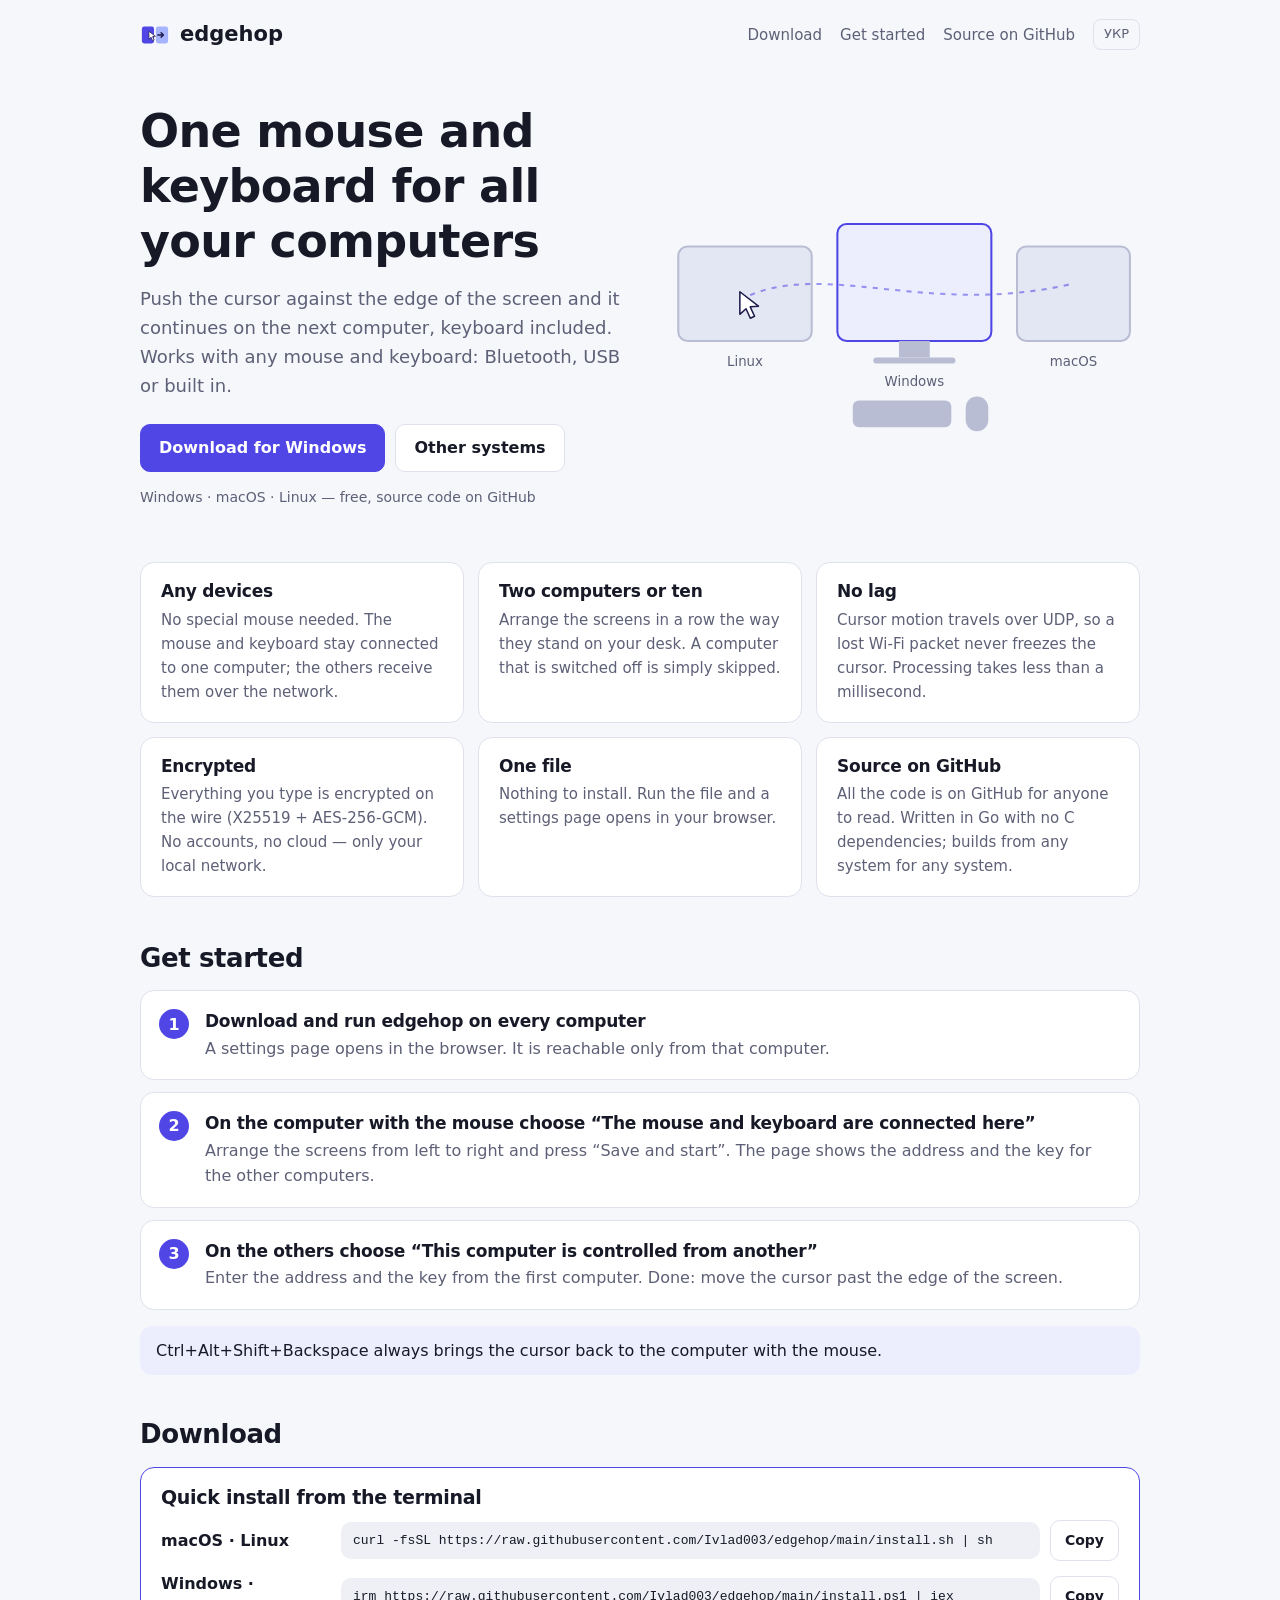
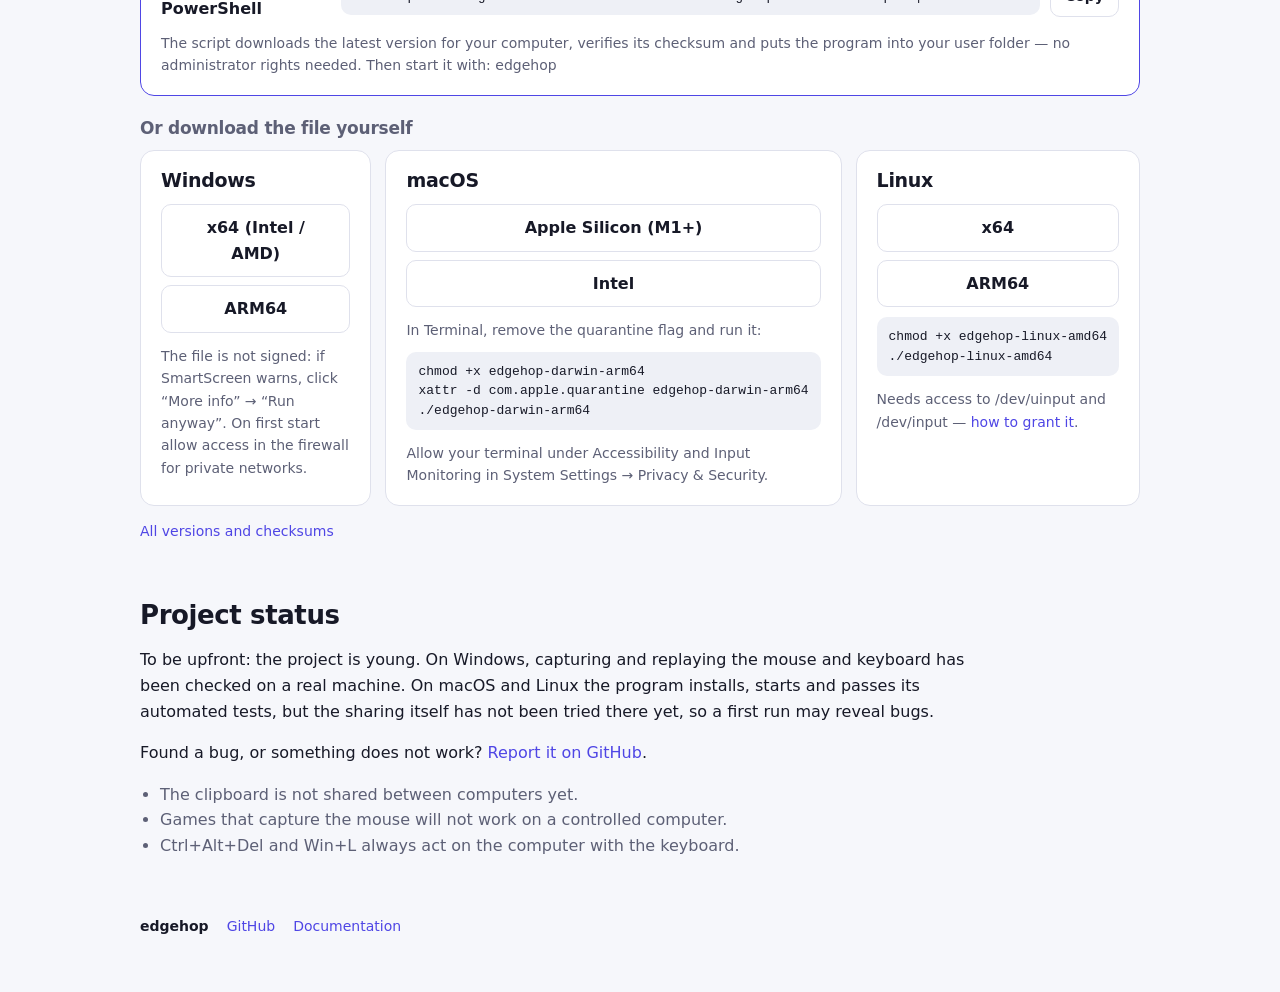
==== site/index.html @ 3e15917e "Describe what is verified on each system CI now installs the release and starts the program on real " ====
<!doctype html>
<html lang="en">
<head>
<meta charset="utf-8">
<meta name="viewport" content="width=device-width, initial-scale=1">
<title>edgehop — one mouse and keyboard for all your computers</title>
<meta name="description" content="Push the cursor against the edge of the screen and it continues on the next computer, keyboard included. Any mouse and keyboard. Windows, macOS, Linux. Free; the source code is on GitHub.">
<meta name="edgehop-repo" content="__REPO__">
<link rel="icon" href="favicon.svg" type="image/svg+xml">
<link rel="stylesheet" href="style.css">
</head>
<body>
<header class="top">
  <a class="brand" href="./">
    <img src="favicon.svg" alt="" width="30" height="30">
    <span>edgehop</span>
  </a>
  <nav>
    <a href="#download" data-uk="Завантажити">Download</a>
    <a href="#start" data-uk="Як почати">Get started</a>
    <a class="repo-link" href="#" data-uk="Код на GitHub">Source on GitHub</a>
    <button type="button" id="lang" aria-label="Language">УКР</button>
  </nav>
</header>

<main>
  <section class="hero">
    <div class="hero-text">
      <h1 data-uk="Одна миша й клавіатура на всі комп'ютери">One mouse and keyboard for all your computers</h1>
      <p class="lead" data-uk="Доведіть курсор до краю екрана — і він уже на сусідньому комп'ютері, разом із клавіатурою. Працює з будь-якою мишею та клавіатурою: Bluetooth, USB чи вбудованими.">Push the cursor against the edge of the screen and it continues on the next computer, keyboard included. Works with any mouse and keyboard: Bluetooth, USB or built in.</p>
      <div class="cta">
        <a class="button primary" id="main-download" href="#download">
          <span data-uk="Завантажити для">Download for</span> <span id="main-os">Windows</span>
        </a>
        <a class="button" href="#download" data-uk="Інші системи">Other systems</a>
      </div>
      <p class="small" id="release-line" data-uk="Windows · macOS · Linux — безкоштовно, код на GitHub">Windows · macOS · Linux — free, source code on GitHub</p>
    </div>
    <div class="hero-art" aria-hidden="true">
      <svg viewBox="0 0 460 250" role="img">
        <rect class="scr" x="10" y="60" width="130" height="92" rx="9"/>
        <rect class="scr self" x="165" y="38" width="150" height="114" rx="9"/>
        <rect class="scr" x="340" y="60" width="110" height="92" rx="9"/>
        <rect class="stand" x="225" y="152" width="30" height="16"/>
        <rect class="stand" x="200" y="168" width="80" height="6" rx="3"/>
        <text class="lbl" x="75" y="176" text-anchor="middle">Linux</text>
        <text class="lbl" x="240" y="196" text-anchor="middle">Windows</text>
        <text class="lbl" x="395" y="176" text-anchor="middle">macOS</text>
        <path class="trail" d="M70 112 C 150 70, 250 130, 395 96"/>
        <g class="cursor">
          <path d="M0 0v22l6-5.5 4.2 9.3 4.1-1.9-4.2-9.2 8-.6z"/>
        </g>
        <rect class="kbd" x="180" y="210" width="96" height="26" rx="6"/>
        <rect class="mouse" x="290" y="206" width="22" height="34" rx="11"/>
      </svg>
    </div>
  </section>

  <section class="features">
    <div class="feature">
      <h3 data-uk="Будь-які пристрої">Any devices</h3>
      <p data-uk="Не потрібна спеціальна миша. Миша й клавіатура підключаються до одного комп'ютера, решта отримують їх мережею.">No special mouse needed. The mouse and keyboard stay connected to one computer; the others receive them over the network.</p>
    </div>
    <div class="feature">
      <h3 data-uk="Два комп'ютери чи десять">Two computers or ten</h3>
      <p data-uk="Розставте екрани в ряд так, як вони стоять на столі. Вимкнений комп'ютер просто пропускається.">Arrange the screens in a row the way they stand on your desk. A computer that is switched off is simply skipped.</p>
    </div>
    <div class="feature">
      <h3 data-uk="Без затримок">No lag</h3>
      <p data-uk="Рух курсора йде по UDP, тож втрата пакета у Wi-Fi не «заморожує» курсор. Затримка обробки — менше мілісекунди.">Cursor motion travels over UDP, so a lost Wi-Fi packet never freezes the cursor. Processing takes less than a millisecond.</p>
    </div>
    <div class="feature">
      <h3 data-uk="Зашифровано">Encrypted</h3>
      <p data-uk="Усе, що ви друкуєте, передається зашифрованим (X25519 + AES-256-GCM). Жодних акаунтів і хмар — тільки ваша локальна мережа.">Everything you type is encrypted on the wire (X25519 + AES-256-GCM). No accounts, no cloud — only your local network.</p>
    </div>
    <div class="feature">
      <h3 data-uk="Один файл">One file</h3>
      <p data-uk="Нічого встановлювати. Запустіть файл — у браузері відкриється сторінка налаштувань.">Nothing to install. Run the file and a settings page opens in your browser.</p>
    </div>
    <div class="feature">
      <h3 data-uk="Код на GitHub">Source on GitHub</h3>
      <p data-uk="Увесь код відкрито лежить на GitHub. Написано на Go без залежностей на C, збирається з будь-якої системи під будь-яку.">All the code is on GitHub for anyone to read. Written in Go with no C dependencies; builds from any system for any system.</p>
    </div>
  </section>

  <section id="start" class="block">
    <h2 data-uk="Як почати">Get started</h2>
    <ol class="steps">
      <li>
        <h3 data-uk="Завантажте й запустіть edgehop на кожному комп'ютері">Download and run edgehop on every computer</h3>
        <p data-uk="У браузері відкриється сторінка налаштувань. Вона доступна лише з цього комп'ютера.">A settings page opens in the browser. It is reachable only from that computer.</p>
      </li>
      <li>
        <h3 data-uk="На комп'ютері з мишею оберіть «Миша й клавіатура підключені сюди»">On the computer with the mouse choose “The mouse and keyboard are connected here”</h3>
        <p data-uk="Розставте екрани зліва направо і натисніть «Зберегти і запустити». Сторінка покаже адресу та ключ для інших комп'ютерів.">Arrange the screens from left to right and press “Save and start”. The page shows the address and the key for the other computers.</p>
      </li>
      <li>
        <h3 data-uk="На інших оберіть «Цим комп'ютером керують з іншого»">On the others choose “This computer is controlled from another”</h3>
        <p data-uk="Введіть адресу й ключ із першого комп'ютера. Готово: ведіть курсор за край екрана.">Enter the address and the key from the first computer. Done: move the cursor past the edge of the screen.</p>
      </li>
    </ol>
    <p class="note" data-uk="Ctrl+Alt+Shift+Backspace будь-коли повертає курсор на комп'ютер з мишею.">Ctrl+Alt+Shift+Backspace always brings the cursor back to the computer with the mouse.</p>
  </section>

  <section id="download" class="block">
    <h2 data-uk="Завантажити">Download</h2>
    <p class="small" id="release-info"></p>

    <div class="quick">
      <h3 data-uk="Швидка інсталяція з термінала">Quick install from the terminal</h3>
      <div class="quick-row">
        <span class="quick-os">macOS · Linux</span>
        <code id="cmd-sh">curl -fsSL https://raw.githubusercontent.com/Ivlad003/edgehop/main/install.sh | sh</code>
        <button type="button" class="copy" data-copy="cmd-sh" data-uk="Копіювати">Copy</button>
      </div>
      <div class="quick-row">
        <span class="quick-os">Windows · PowerShell</span>
        <code id="cmd-ps">irm https://raw.githubusercontent.com/Ivlad003/edgehop/main/install.ps1 | iex</code>
        <button type="button" class="copy" data-copy="cmd-ps" data-uk="Копіювати">Copy</button>
      </div>
      <p class="small" data-uk="Скрипт завантажує останню версію саме для вашого комп'ютера, перевіряє контрольну суму й кладе програму у вашу теку користувача — права адміністратора не потрібні. Після цього запустіть: edgehop">The script downloads the latest version for your computer, verifies its checksum and puts the program into your user folder — no administrator rights needed. Then start it with: edgehop</p>
    </div>

    <h3 class="sub" data-uk="Або завантажте файл вручну">Or download the file yourself</h3>
    <div class="downloads">
      <div class="dl">
        <h3>Windows</h3>
        <a class="button" data-file="edgehop-windows-amd64.exe" href="#">x64 (Intel / AMD)</a>
        <a class="button" data-file="edgehop-windows-arm64.exe" href="#">ARM64</a>
        <p class="small" data-uk="Файл не підписаний: якщо SmartScreen попереджає, натисніть «Докладніше» → «Виконати в будь-якому разі». Під час першого запуску дозвольте доступ у брандмауері для приватних мереж.">The file is not signed: if SmartScreen warns, click “More info” → “Run anyway”. On first start allow access in the firewall for private networks.</p>
      </div>
      <div class="dl">
        <h3>macOS</h3>
        <a class="button" data-file="edgehop-darwin-arm64" href="#">Apple Silicon (M1+)</a>
        <a class="button" data-file="edgehop-darwin-amd64" href="#">Intel</a>
        <p class="small" data-uk="У терміналі зніміть карантин і запустіть:">In Terminal, remove the quarantine flag and run it:</p>
        <pre>chmod +x edgehop-darwin-arm64
xattr -d com.apple.quarantine edgehop-darwin-arm64
./edgehop-darwin-arm64</pre>
        <p class="small" data-uk="Дозвольте терміналу Accessibility та Input Monitoring у System Settings → Privacy &amp; Security.">Allow your terminal under Accessibility and Input Monitoring in System Settings → Privacy &amp; Security.</p>
      </div>
      <div class="dl">
        <h3>Linux</h3>
        <a class="button" data-file="edgehop-linux-amd64" href="#">x64</a>
        <a class="button" data-file="edgehop-linux-arm64" href="#">ARM64</a>
        <pre>chmod +x edgehop-linux-amd64
./edgehop-linux-amd64</pre>
        <p class="small"><span data-uk="Потрібен доступ до /dev/uinput та /dev/input —">Needs access to /dev/uinput and /dev/input —</span> <a class="readme-link" href="#" data-uk="як його дати">how to grant it</a>.</p>
      </div>
    </div>
    <p class="small"><a class="releases-link" href="#" data-uk="Усі версії та контрольні суми">All versions and checksums</a></p>
  </section>

  <section class="block status">
    <h2 data-uk="Стан проєкту">Project status</h2>
    <p data-uk="Чесно: проєкт молодий. На Windows перехоплення й відтворення миші та клавіатури перевірено на реальній машині. На macOS і Linux програма встановлюється, запускається і проходить автоматичні тести, але саме спільне керування там ще не перевірялось, тож перший запуск може виявити помилки.">To be upfront: the project is young. On Windows, capturing and replaying the mouse and keyboard has been checked on a real machine. On macOS and Linux the program installs, starts and passes its automated tests, but the sharing itself has not been tried there yet, so a first run may reveal bugs.</p>
    <p><span data-uk="Знайшли помилку або щось не працює?">Found a bug, or something does not work?</span> <a class="issues-link" href="#" data-uk="Напишіть про це на GitHub">Report it on GitHub</a>.</p>
    <ul class="limits">
      <li data-uk="Буфер обміну між комп'ютерами поки не синхронізується.">The clipboard is not shared between computers yet.</li>
      <li data-uk="Ігри, що захоплюють мишу, на керованому комп'ютері не працюватимуть.">Games that capture the mouse will not work on a controlled computer.</li>
      <li data-uk="Ctrl+Alt+Del та Win+L завжди спрацьовують на комп'ютері з клавіатурою.">Ctrl+Alt+Del and Win+L always act on the computer with the keyboard.</li>
    </ul>
  </section>
</main>

<footer>
  <span>edgehop</span>
  <a class="repo-link" href="#">GitHub</a>
  <a class="readme-link" href="#" data-uk="Документація">Documentation</a>
</footer>
<script src="site.js"></script>
</body>
</html>
---- site/style.css ----
:root {
  --bg: #f6f7fb;
  --card: #ffffff;
  --text: #171927;
  --muted: #5d6076;
  --line: #dfe1ec;
  --accent: #4f46e5;
  --accent-text: #ffffff;
  --accent-soft: #eceefe;
  --code: #eef0f6;
  --art-screen: #e3e6f3;
  --art-line: #b9bdd3;
}

@media (prefers-color-scheme: dark) {
  :root {
    --bg: #10111a;
    --card: #1a1c29;
    --text: #ecedf5;
    --muted: #a2a6bc;
    --line: #2d3043;
    --accent: #818cf8;
    --accent-text: #11122a;
    --accent-soft: #24284a;
    --code: #232637;
    --art-screen: #23263a;
    --art-line: #474b66;
  }
}

* { box-sizing: border-box; }
html { color-scheme: light dark; scroll-behavior: smooth; }

body {
  margin: 0;
  background: var(--bg);
  color: var(--text);
  font: 16px/1.6 system-ui, -apple-system, "Segoe UI", Roboto, "Helvetica Neue", Arial, sans-serif;
}

a { color: var(--accent); }
h1, h2, h3 { line-height: 1.2; letter-spacing: -0.015em; }

.top, main, footer { max-width: 1040px; margin: 0 auto; padding-left: 20px; padding-right: 20px; }

.top { display: flex; align-items: center; justify-content: space-between; gap: 16px; padding-top: 18px; padding-bottom: 8px; flex-wrap: wrap; }
.brand { display: flex; align-items: center; gap: 10px; font-size: 21px; font-weight: 750; color: var(--text); text-decoration: none; }
nav { display: flex; align-items: center; gap: 18px; flex-wrap: wrap; }
nav a { color: var(--muted); text-decoration: none; font-size: 15px; }
nav a:hover { color: var(--text); }
#lang {
  font: inherit; font-size: 13px; color: var(--muted);
  background: transparent; border: 1px solid var(--line); border-radius: 8px; padding: 4px 10px; cursor: pointer;
}

.hero { display: grid; grid-template-columns: 1.05fr 1fr; gap: 32px; align-items: center; padding: 44px 0 30px; }
.hero h1 { font-size: clamp(30px, 4.6vw, 46px); margin: 0 0 16px; }
.lead { font-size: 18px; color: var(--muted); margin: 0 0 24px; max-width: 34em; }
.cta { display: flex; gap: 10px; flex-wrap: wrap; }
.small { font-size: 14px; color: var(--muted); }

.button {
  display: inline-block;
  padding: 10px 18px;
  border-radius: 10px;
  border: 1px solid var(--line);
  background: var(--card);
  color: var(--text);
  text-decoration: none;
  font-weight: 600;
}
.button:hover { border-color: var(--accent); }
.button.primary { background: var(--accent); border-color: var(--accent); color: var(--accent-text); }
.button.primary:hover { filter: brightness(1.08); }
a:focus-visible, button:focus-visible { outline: 2px solid var(--accent); outline-offset: 2px; }

.hero-art svg { width: 100%; height: auto; display: block; }
.scr { fill: var(--art-screen); stroke: var(--art-line); stroke-width: 2; }
.scr.self { fill: var(--accent-soft); stroke: var(--accent); }
.stand, .kbd, .mouse { fill: var(--art-line); }
.lbl { fill: var(--muted); font-size: 13px; font-family: inherit; }
.trail { fill: none; stroke: var(--accent); stroke-width: 2; stroke-dasharray: 5 6; opacity: 0.55; }
.cursor path { fill: #ffffff; stroke: #1e1b4b; stroke-width: 1.5; stroke-linejoin: round; }
.cursor { transform: translate(70px, 104px); animation: hop 7s ease-in-out infinite; }

@keyframes hop {
  0%, 8% { transform: translate(60px, 104px); }
  42%, 58% { transform: translate(235px, 92px); }
  92%, 100% { transform: translate(390px, 90px); }
}
@media (prefers-reduced-motion: reduce) {
  .cursor { animation: none; transform: translate(235px, 92px); }
  html { scroll-behavior: auto; }
}

.features { display: grid; grid-template-columns: repeat(3, 1fr); gap: 14px; padding: 10px 0 8px; }
.feature, .dl, .steps li {
  background: var(--card);
  border: 1px solid var(--line);
  border-radius: 14px;
  padding: 18px 20px;
}
.feature h3 { margin: 0 0 6px; font-size: 17px; }
.feature p { margin: 0; color: var(--muted); font-size: 15px; }

.block { padding: 38px 0 6px; }
.block h2 { font-size: 26px; margin: 0 0 16px; }

.steps { list-style: none; counter-reset: step; margin: 0; padding: 0; display: grid; gap: 12px; }
.steps li { counter-increment: step; position: relative; padding-left: 64px; }
.steps li::before {
  content: counter(step);
  position: absolute; left: 18px; top: 18px;
  width: 30px; height: 30px; border-radius: 50%;
  background: var(--accent); color: var(--accent-text);
  display: grid; place-items: center; font-weight: 700;
}
.steps h3 { margin: 2px 0 4px; font-size: 17px; }
.steps p { margin: 0; color: var(--muted); }
.note { margin: 16px 0 0; padding: 12px 16px; border-radius: 12px; background: var(--accent-soft); }

.downloads { display: grid; grid-template-columns: repeat(3, 1fr); gap: 14px; }
.dl h3 { margin: 0 0 12px; font-size: 19px; }
.dl .button { display: block; text-align: center; margin-bottom: 8px; }
.dl p { margin: 12px 0 0; }
pre {
  margin: 10px 0 0;
  background: var(--code);
  border-radius: 10px;
  padding: 10px 12px;
  font: 13px/1.5 ui-monospace, SFMono-Regular, "Cascadia Mono", Consolas, Menlo, monospace;
  overflow-x: auto;
}

.status p { max-width: 52em; }
.limits { color: var(--muted); padding-left: 20px; }

footer { display: flex; gap: 18px; align-items: center; padding-top: 34px; padding-bottom: 40px; color: var(--muted); font-size: 14px; }
footer span { font-weight: 700; color: var(--text); }

@media (max-width: 860px) {
  .hero { grid-template-columns: 1fr; padding-top: 24px; }
  .features, .downloads { grid-template-columns: 1fr; }
}

.quick {
  background: var(--card);
  border: 1px solid var(--accent);
  border-radius: 14px;
  padding: 18px 20px;
  margin-bottom: 22px;
}
.quick h3 { margin: 0 0 12px; font-size: 19px; }
.quick-row { display: flex; align-items: center; gap: 10px; flex-wrap: wrap; margin-bottom: 10px; }
.quick-os { flex: 0 0 170px; font-weight: 600; }
.quick-row code {
  flex: 1 1 320px;
  background: var(--code);
  border-radius: 10px;
  padding: 9px 12px;
  font: 13px/1.5 ui-monospace, SFMono-Regular, "Cascadia Mono", Consolas, Menlo, monospace;
  overflow-wrap: anywhere;
}
.copy {
  font: inherit; font-size: 14px; font-weight: 600; color: var(--text);
  background: var(--card); border: 1px solid var(--line); border-radius: 10px; padding: 8px 14px; cursor: pointer;
}
.copy:hover { border-color: var(--accent); }
.quick p { margin: 4px 0 0; }
h3.sub { font-size: 17px; margin: 0 0 12px; color: var(--muted); font-weight: 600; }

@media (max-width: 860px) {
  .quick-os { flex-basis: 100%; }
}
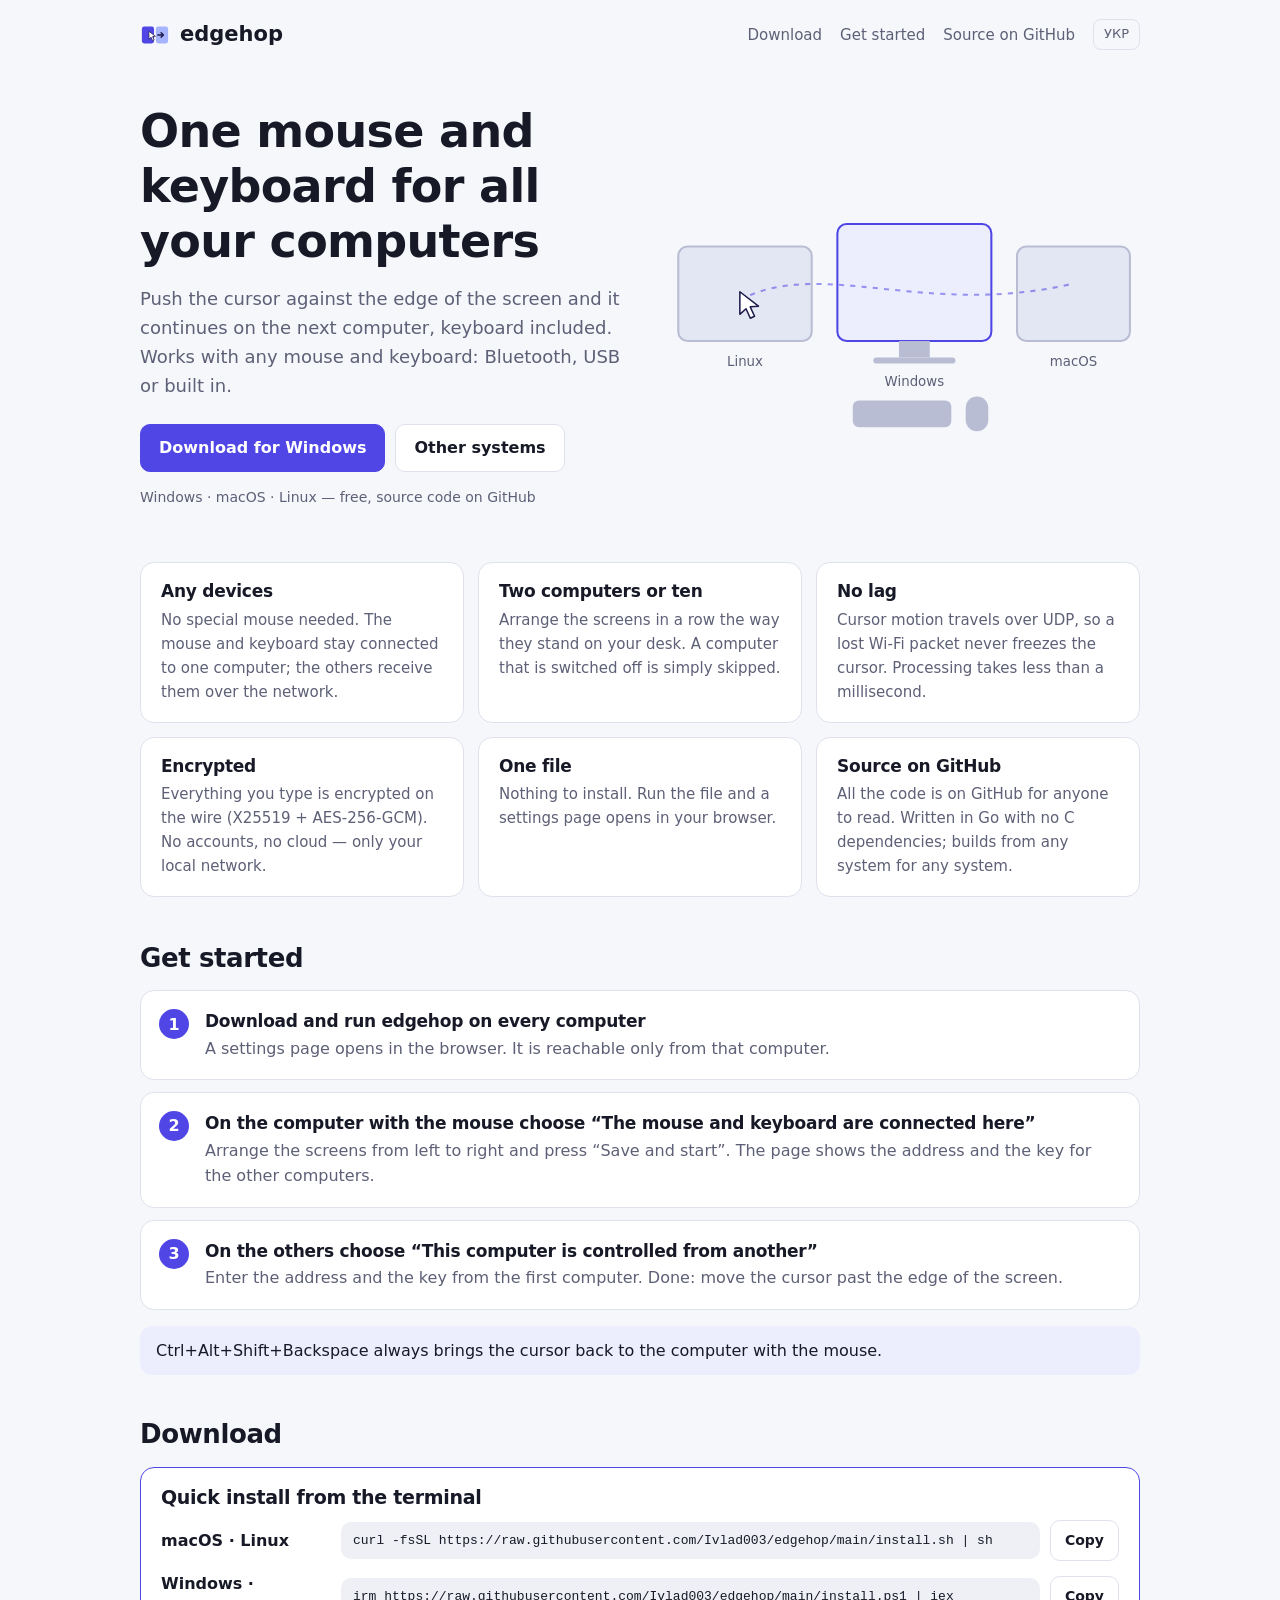
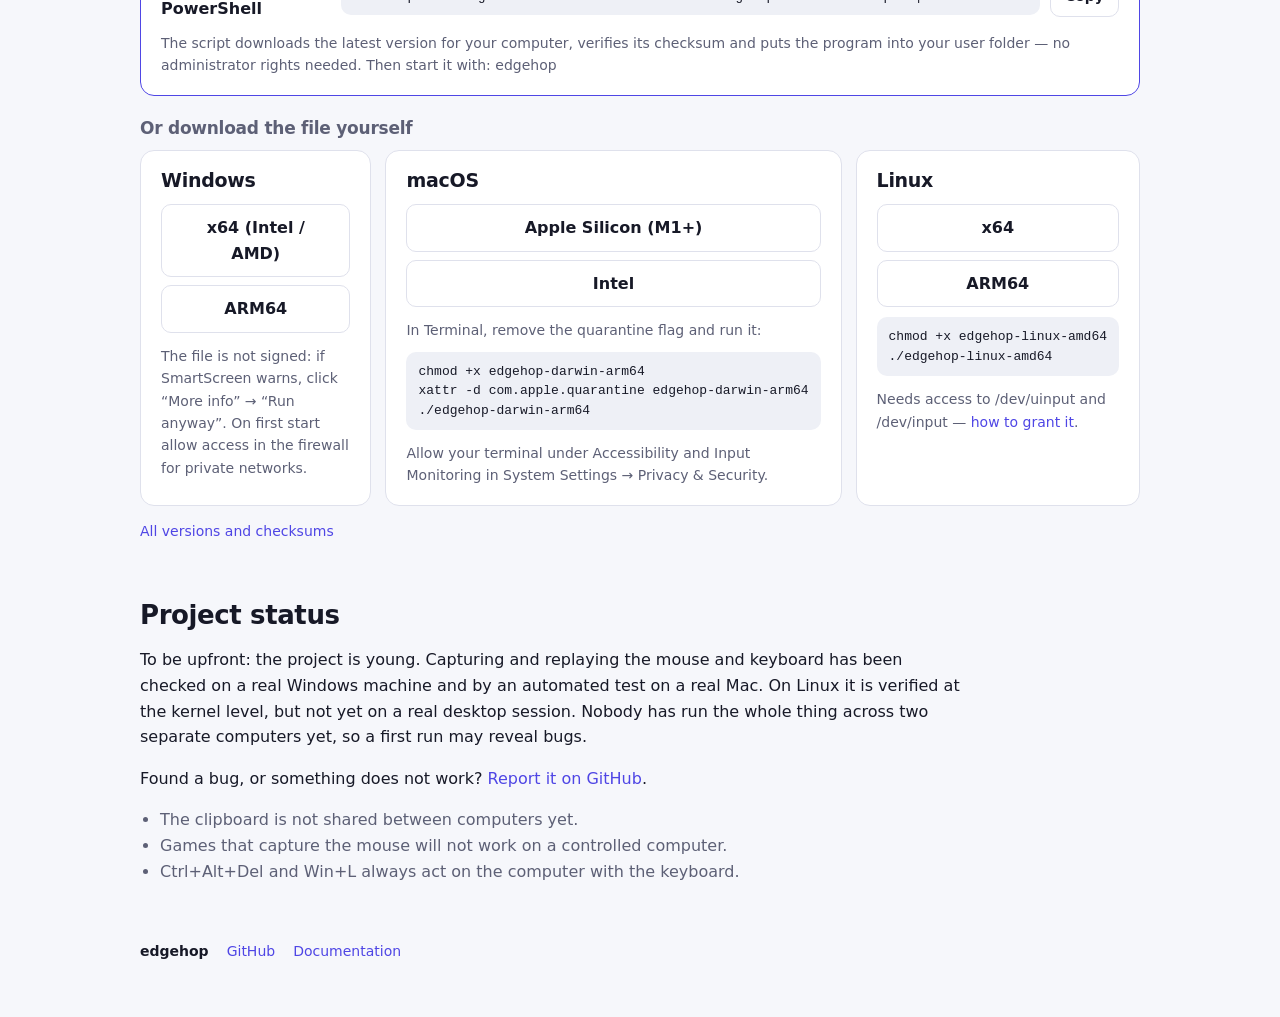
==== commit f2ae9f44: "Update the status: input sharing is now tested on macOS and Linux Say what the live tests cover on e" ====
--- a/site/index.html
+++ b/site/index.html
@@ -153,7 +153,7 @@
 
   <section class="block status">
     <h2 data-uk="Стан проєкту">Project status</h2>
-    <p data-uk="Чесно: проєкт молодий. На Windows перехоплення й відтворення миші та клавіатури перевірено на реальній машині. На macOS і Linux програма встановлюється, запускається і проходить автоматичні тести, але саме спільне керування там ще не перевірялось, тож перший запуск може виявити помилки.">To be upfront: the project is young. On Windows, capturing and replaying the mouse and keyboard has been checked on a real machine. On macOS and Linux the program installs, starts and passes its automated tests, but the sharing itself has not been tried there yet, so a first run may reveal bugs.</p>
+    <p data-uk="Чесно: проєкт молодий. Перехоплення й відтворення миші та клавіатури перевірено на реальній машині з Windows і автоматичним тестом на справжньому Mac. На Linux це перевірено на рівні ядра, але ще не на справжньому робочому столі. Повний сценарій на двох окремих комп'ютерах поки ніхто не проходив, тож перший запуск може виявити помилки.">To be upfront: the project is young. Capturing and replaying the mouse and keyboard has been checked on a real Windows machine and by an automated test on a real Mac. On Linux it is verified at the kernel level, but not yet on a real desktop session. Nobody has run the whole thing across two separate computers yet, so a first run may reveal bugs.</p>
     <p><span data-uk="Знайшли помилку або щось не працює?">Found a bug, or something does not work?</span> <a class="issues-link" href="#" data-uk="Напишіть про це на GitHub">Report it on GitHub</a>.</p>
     <ul class="limits">
       <li data-uk="Буфер обміну між комп'ютерами поки не синхронізується.">The clipboard is not shared between computers yet.</li>
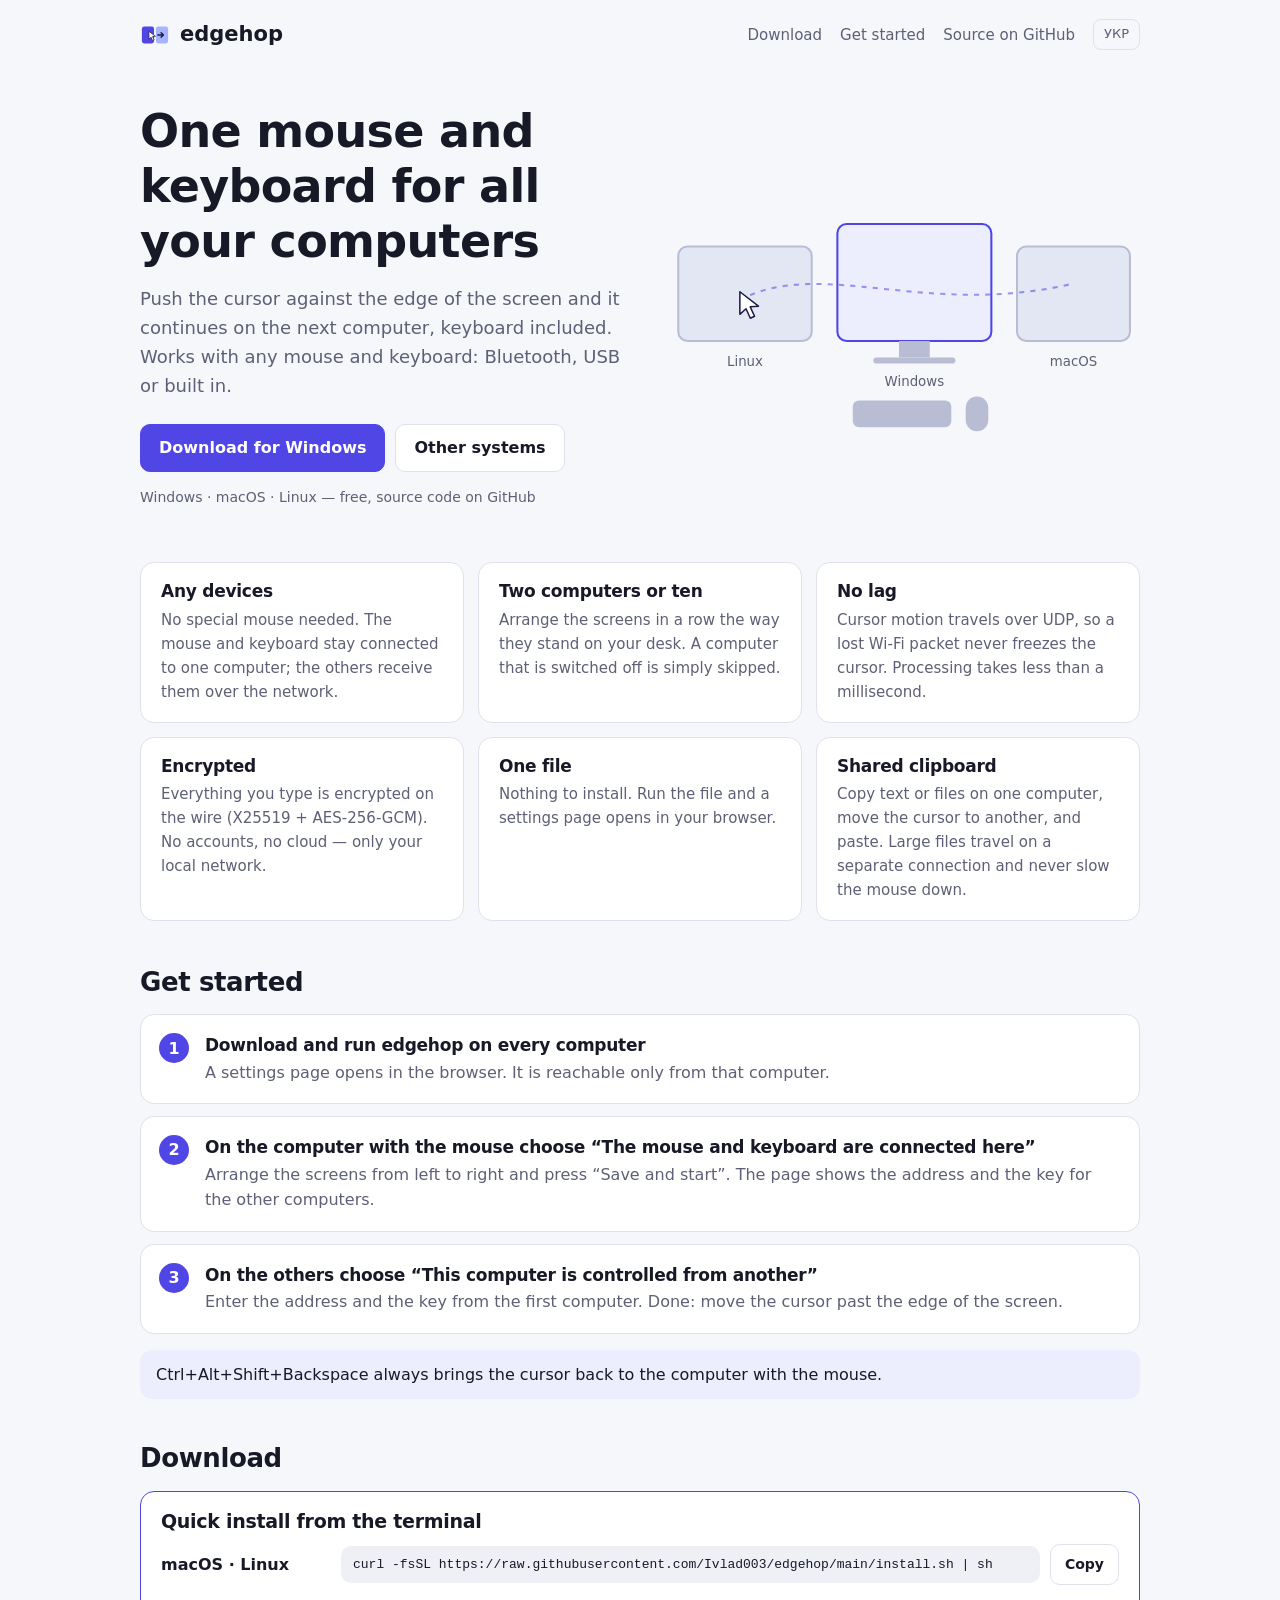
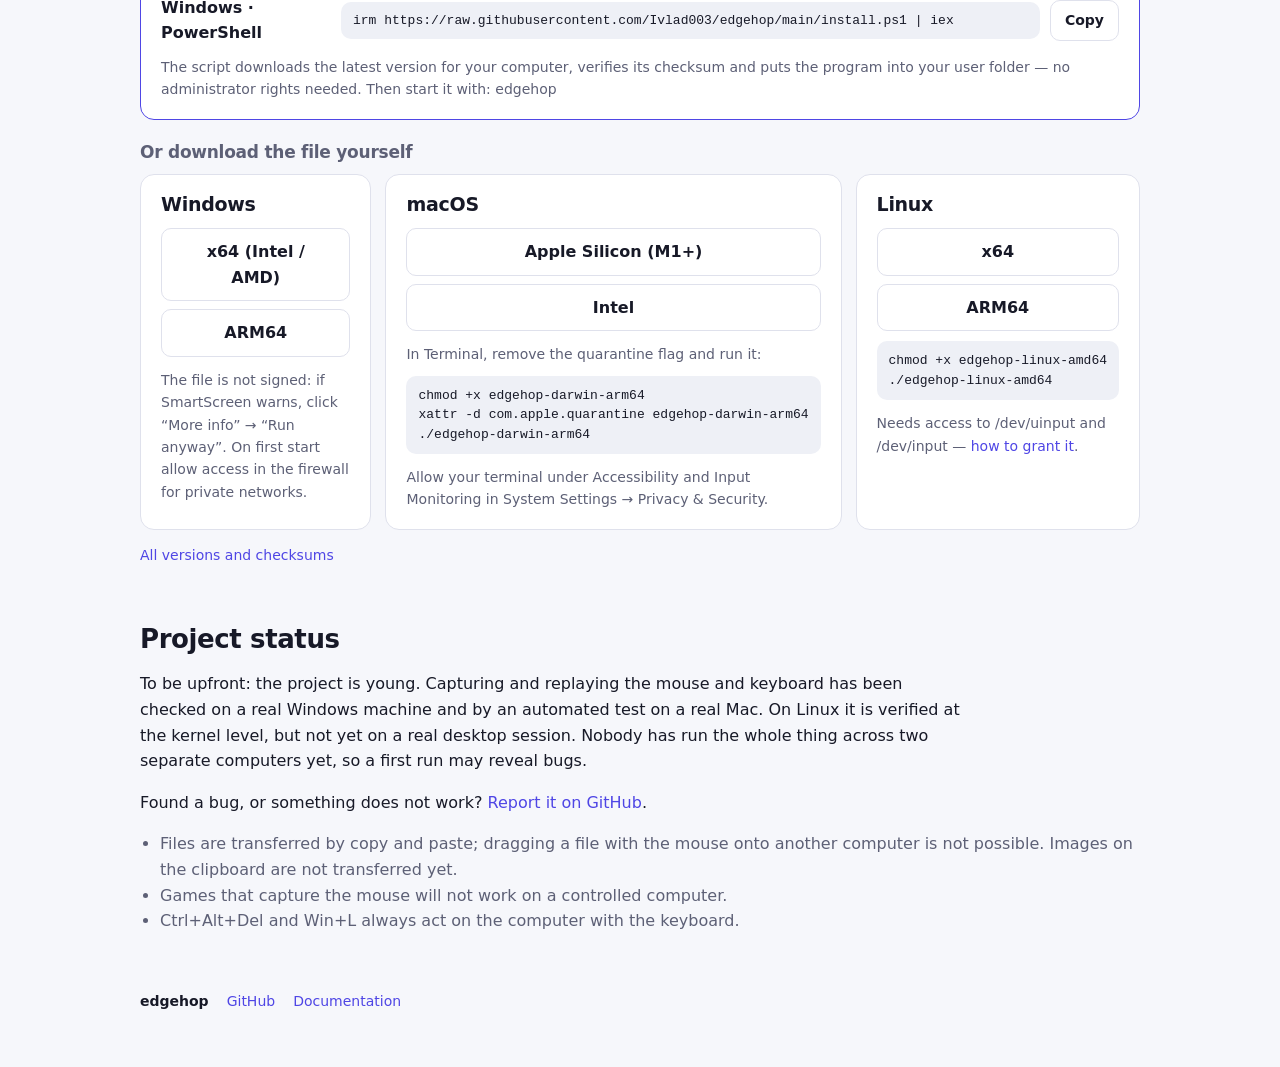
==== commit 49a25910: "Document the shared clipboard Co-Authored-By: Claude Fable 5.2 <noreply@anthropic.com>" ====
--- a/site/index.html
+++ b/site/index.html
@@ -78,8 +78,8 @@
       <p data-uk="Нічого встановлювати. Запустіть файл — у браузері відкриється сторінка налаштувань.">Nothing to install. Run the file and a settings page opens in your browser.</p>
     </div>
     <div class="feature">
-      <h3 data-uk="Код на GitHub">Source on GitHub</h3>
-      <p data-uk="Увесь код відкрито лежить на GitHub. Написано на Go без залежностей на C, збирається з будь-якої системи під будь-яку.">All the code is on GitHub for anyone to read. Written in Go with no C dependencies; builds from any system for any system.</p>
+      <h3 data-uk="Спільний буфер обміну">Shared clipboard</h3>
+      <p data-uk="Скопіюйте текст або файли на одному комп'ютері, переведіть курсор на інший і вставте. Великі файли йдуть окремим з'єднанням і не гальмують мишу.">Copy text or files on one computer, move the cursor to another, and paste. Large files travel on a separate connection and never slow the mouse down.</p>
     </div>
   </section>
 
@@ -156,7 +156,7 @@
     <p data-uk="Чесно: проєкт молодий. Перехоплення й відтворення миші та клавіатури перевірено на реальній машині з Windows і автоматичним тестом на справжньому Mac. На Linux це перевірено на рівні ядра, але ще не на справжньому робочому столі. Повний сценарій на двох окремих комп'ютерах поки ніхто не проходив, тож перший запуск може виявити помилки.">To be upfront: the project is young. Capturing and replaying the mouse and keyboard has been checked on a real Windows machine and by an automated test on a real Mac. On Linux it is verified at the kernel level, but not yet on a real desktop session. Nobody has run the whole thing across two separate computers yet, so a first run may reveal bugs.</p>
     <p><span data-uk="Знайшли помилку або щось не працює?">Found a bug, or something does not work?</span> <a class="issues-link" href="#" data-uk="Напишіть про це на GitHub">Report it on GitHub</a>.</p>
     <ul class="limits">
-      <li data-uk="Буфер обміну між комп'ютерами поки не синхронізується.">The clipboard is not shared between computers yet.</li>
+      <li data-uk="Файли передаються копіюванням і вставкою; перетягнути файл мишею на інший комп'ютер не можна. Зображення в буфері обміну поки не передаються.">Files are transferred by copy and paste; dragging a file with the mouse onto another computer is not possible. Images on the clipboard are not transferred yet.</li>
       <li data-uk="Ігри, що захоплюють мишу, на керованому комп'ютері не працюватимуть.">Games that capture the mouse will not work on a controlled computer.</li>
       <li data-uk="Ctrl+Alt+Del та Win+L завжди спрацьовують на комп'ютері з клавіатурою.">Ctrl+Alt+Del and Win+L always act on the computer with the keyboard.</li>
     </ul>
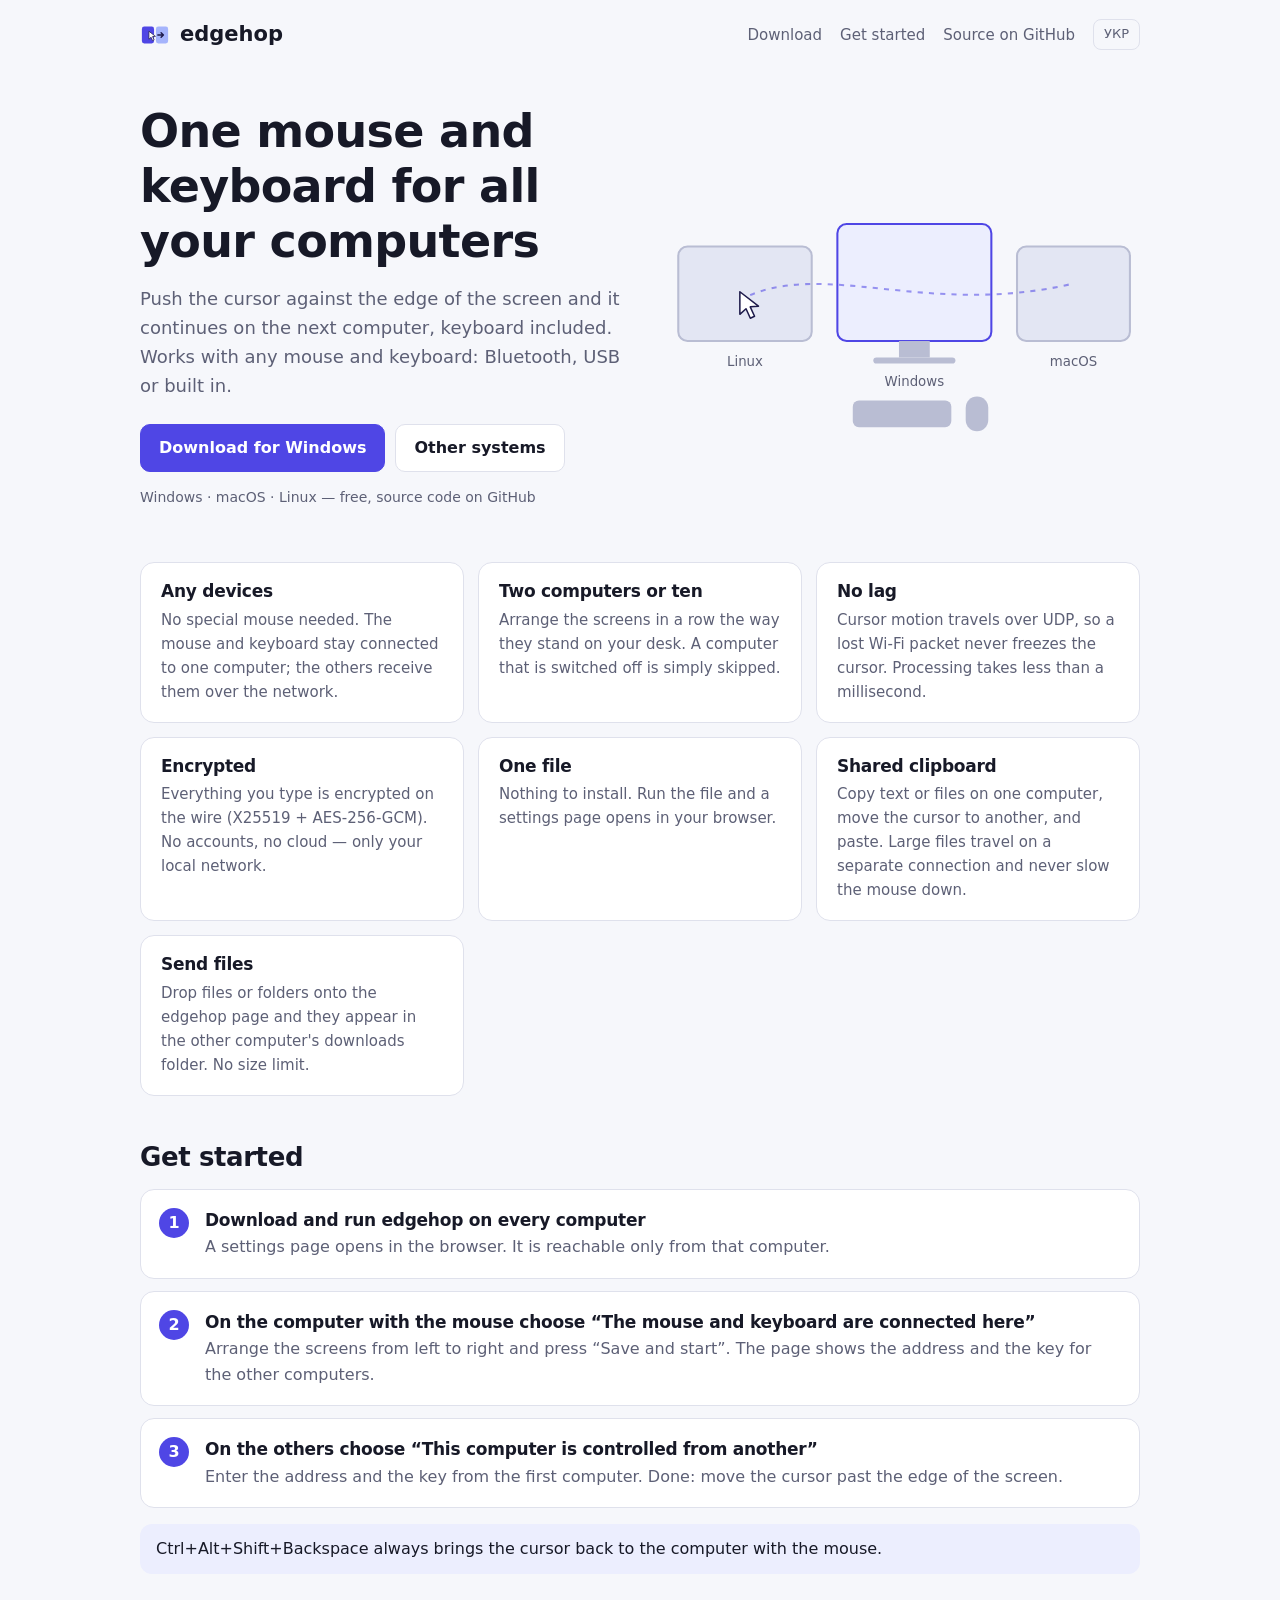
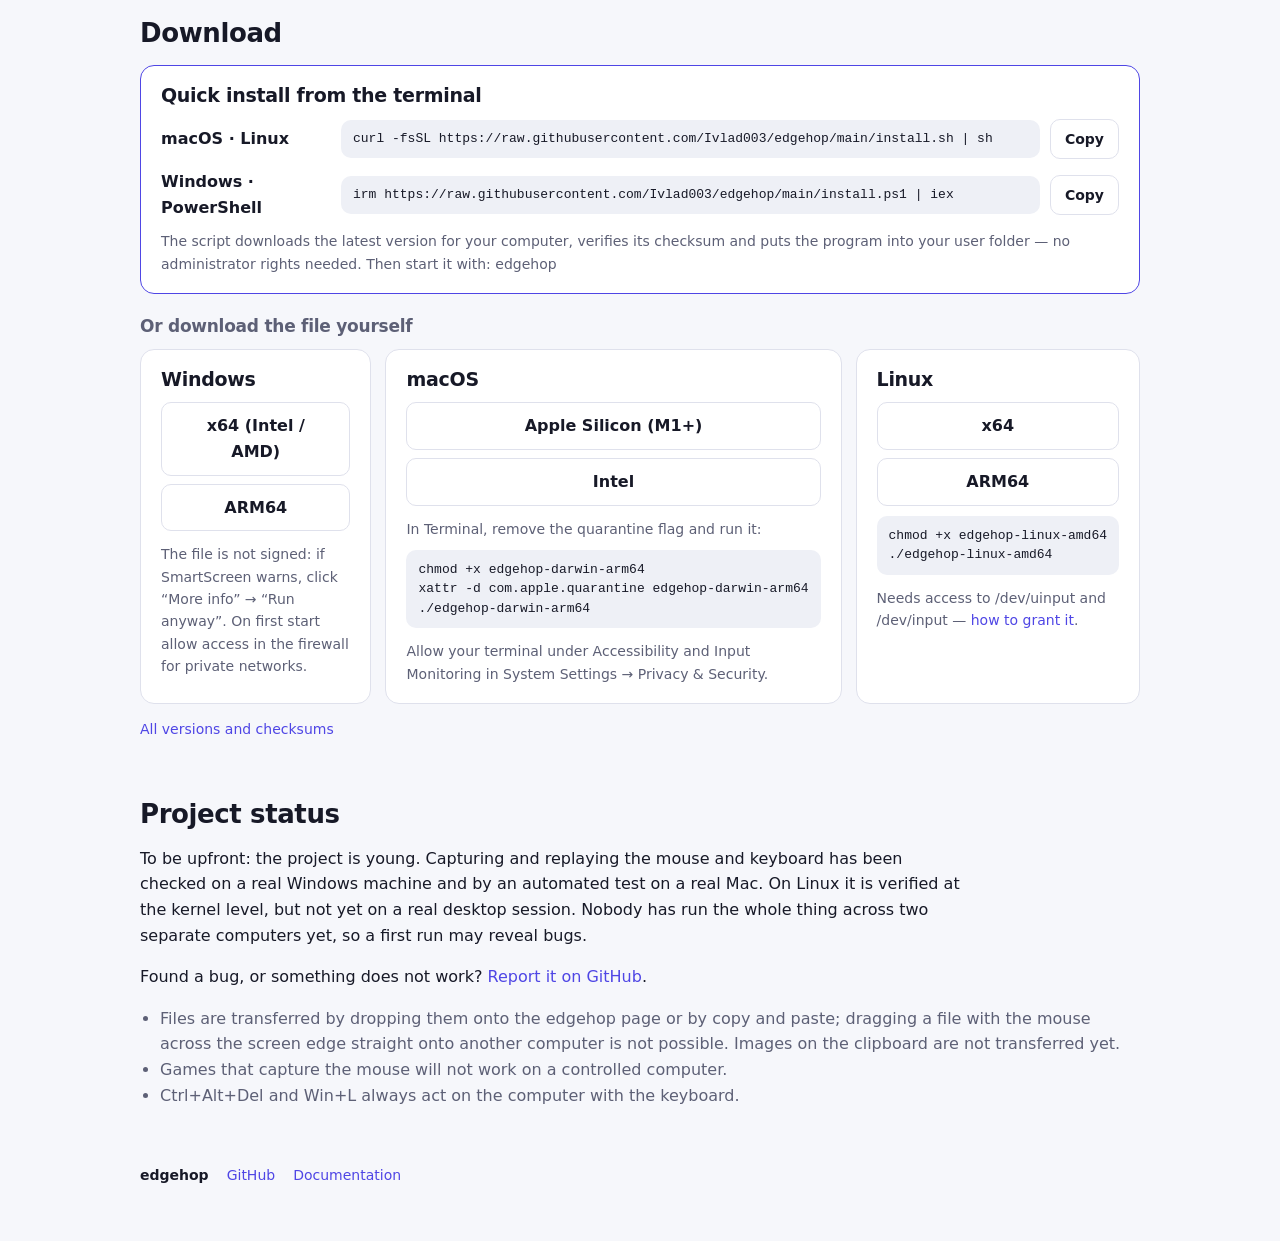
==== commit dd151931: "Document sending files Co-Authored-By: Claude Fable 5.2 <noreply@anthropic.com>" ====
--- a/site/index.html
+++ b/site/index.html
@@ -81,6 +81,10 @@
       <h3 data-uk="Спільний буфер обміну">Shared clipboard</h3>
       <p data-uk="Скопіюйте текст або файли на одному комп'ютері, переведіть курсор на інший і вставте. Великі файли йдуть окремим з'єднанням і не гальмують мишу.">Copy text or files on one computer, move the cursor to another, and paste. Large files travel on a separate connection and never slow the mouse down.</p>
     </div>
+    <div class="feature">
+      <h3 data-uk="Надсилання файлів">Send files</h3>
+      <p data-uk="Перетягніть файли або теки на сторінку edgehop — вони з'являться в теці завантажень іншого комп'ютера. Без обмеження розміру.">Drop files or folders onto the edgehop page and they appear in the other computer's downloads folder. No size limit.</p>
+    </div>
   </section>
 
   <section id="start" class="block">
@@ -156,7 +160,7 @@
     <p data-uk="Чесно: проєкт молодий. Перехоплення й відтворення миші та клавіатури перевірено на реальній машині з Windows і автоматичним тестом на справжньому Mac. На Linux це перевірено на рівні ядра, але ще не на справжньому робочому столі. Повний сценарій на двох окремих комп'ютерах поки ніхто не проходив, тож перший запуск може виявити помилки.">To be upfront: the project is young. Capturing and replaying the mouse and keyboard has been checked on a real Windows machine and by an automated test on a real Mac. On Linux it is verified at the kernel level, but not yet on a real desktop session. Nobody has run the whole thing across two separate computers yet, so a first run may reveal bugs.</p>
     <p><span data-uk="Знайшли помилку або щось не працює?">Found a bug, or something does not work?</span> <a class="issues-link" href="#" data-uk="Напишіть про це на GitHub">Report it on GitHub</a>.</p>
     <ul class="limits">
-      <li data-uk="Файли передаються копіюванням і вставкою; перетягнути файл мишею на інший комп'ютер не можна. Зображення в буфері обміну поки не передаються.">Files are transferred by copy and paste; dragging a file with the mouse onto another computer is not possible. Images on the clipboard are not transferred yet.</li>
+      <li data-uk="Файли передаються перетягуванням на сторінку edgehop або копіюванням і вставкою; перетягнути файл мишею через край екрана просто на інший комп'ютер не можна. Зображення в буфері обміну поки не передаються.">Files are transferred by dropping them onto the edgehop page or by copy and paste; dragging a file with the mouse across the screen edge straight onto another computer is not possible. Images on the clipboard are not transferred yet.</li>
       <li data-uk="Ігри, що захоплюють мишу, на керованому комп'ютері не працюватимуть.">Games that capture the mouse will not work on a controlled computer.</li>
       <li data-uk="Ctrl+Alt+Del та Win+L завжди спрацьовують на комп'ютері з клавіатурою.">Ctrl+Alt+Del and Win+L always act on the computer with the keyboard.</li>
     </ul>
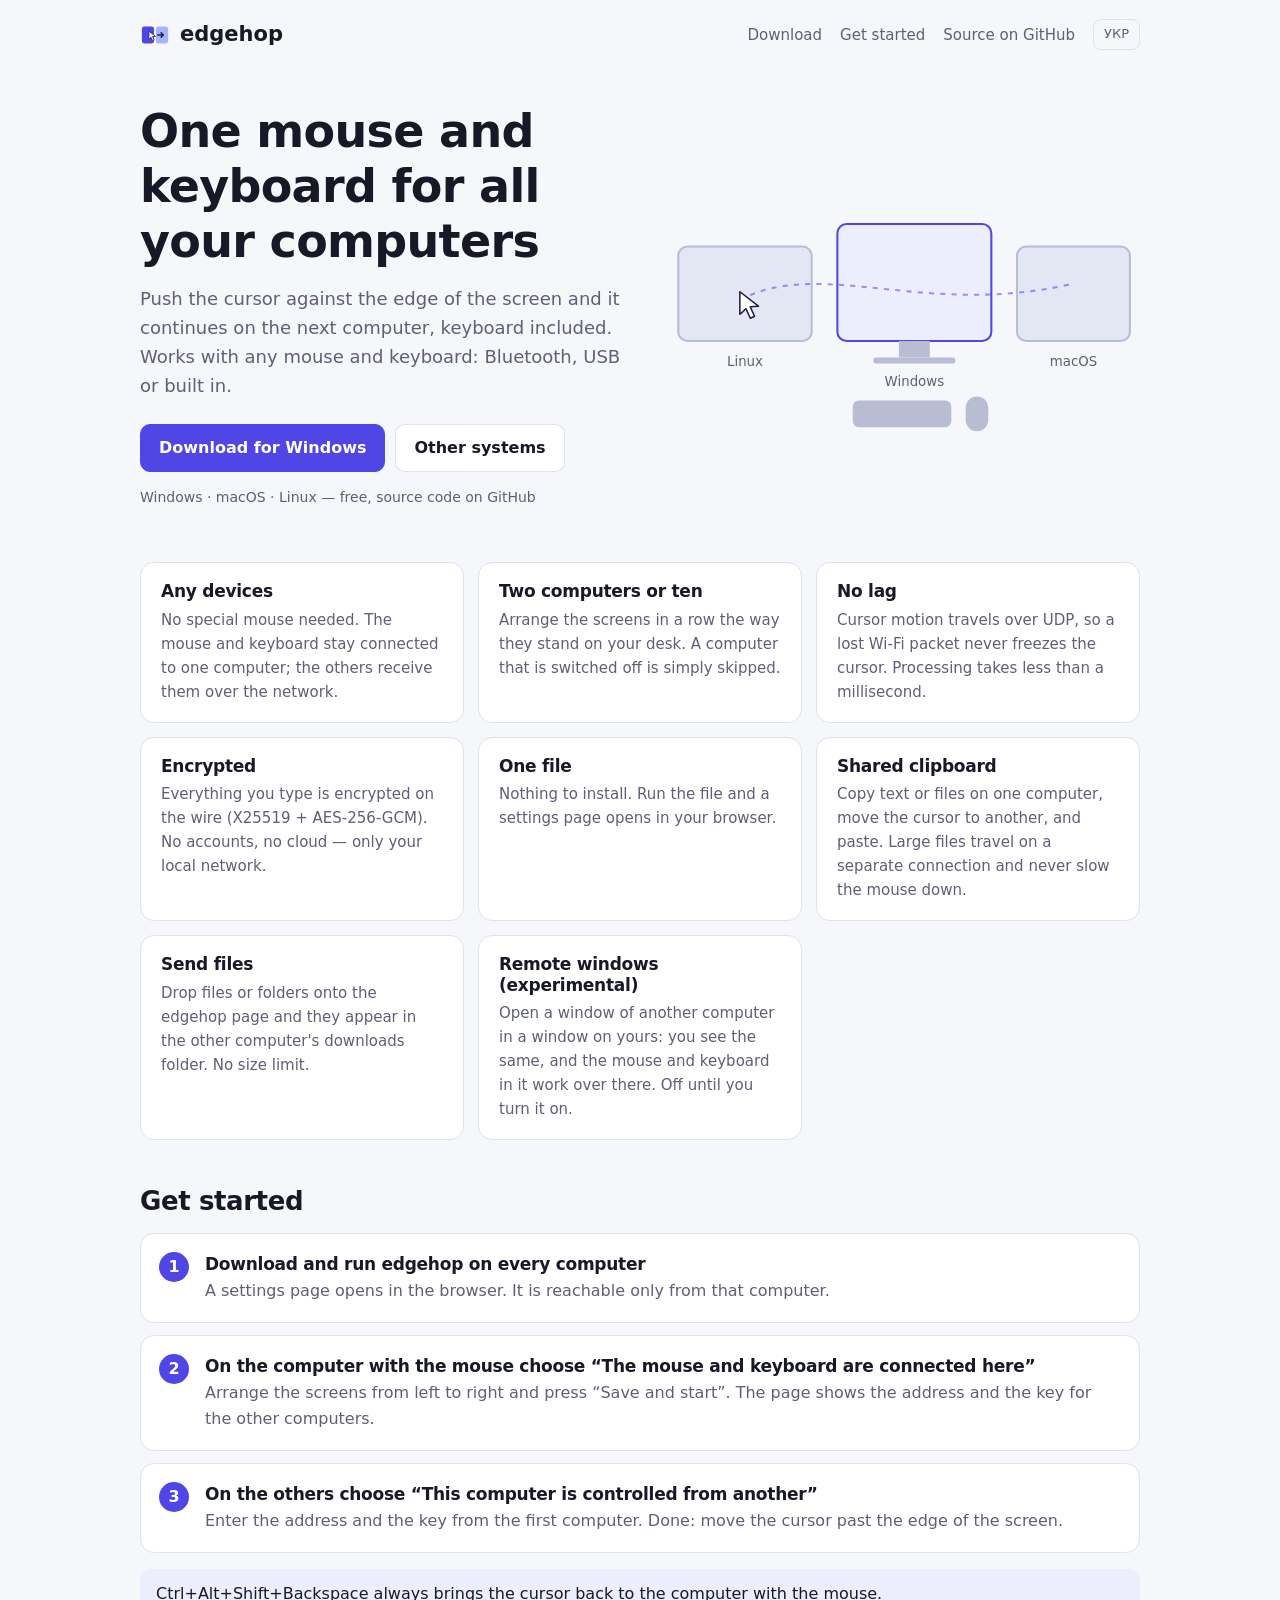
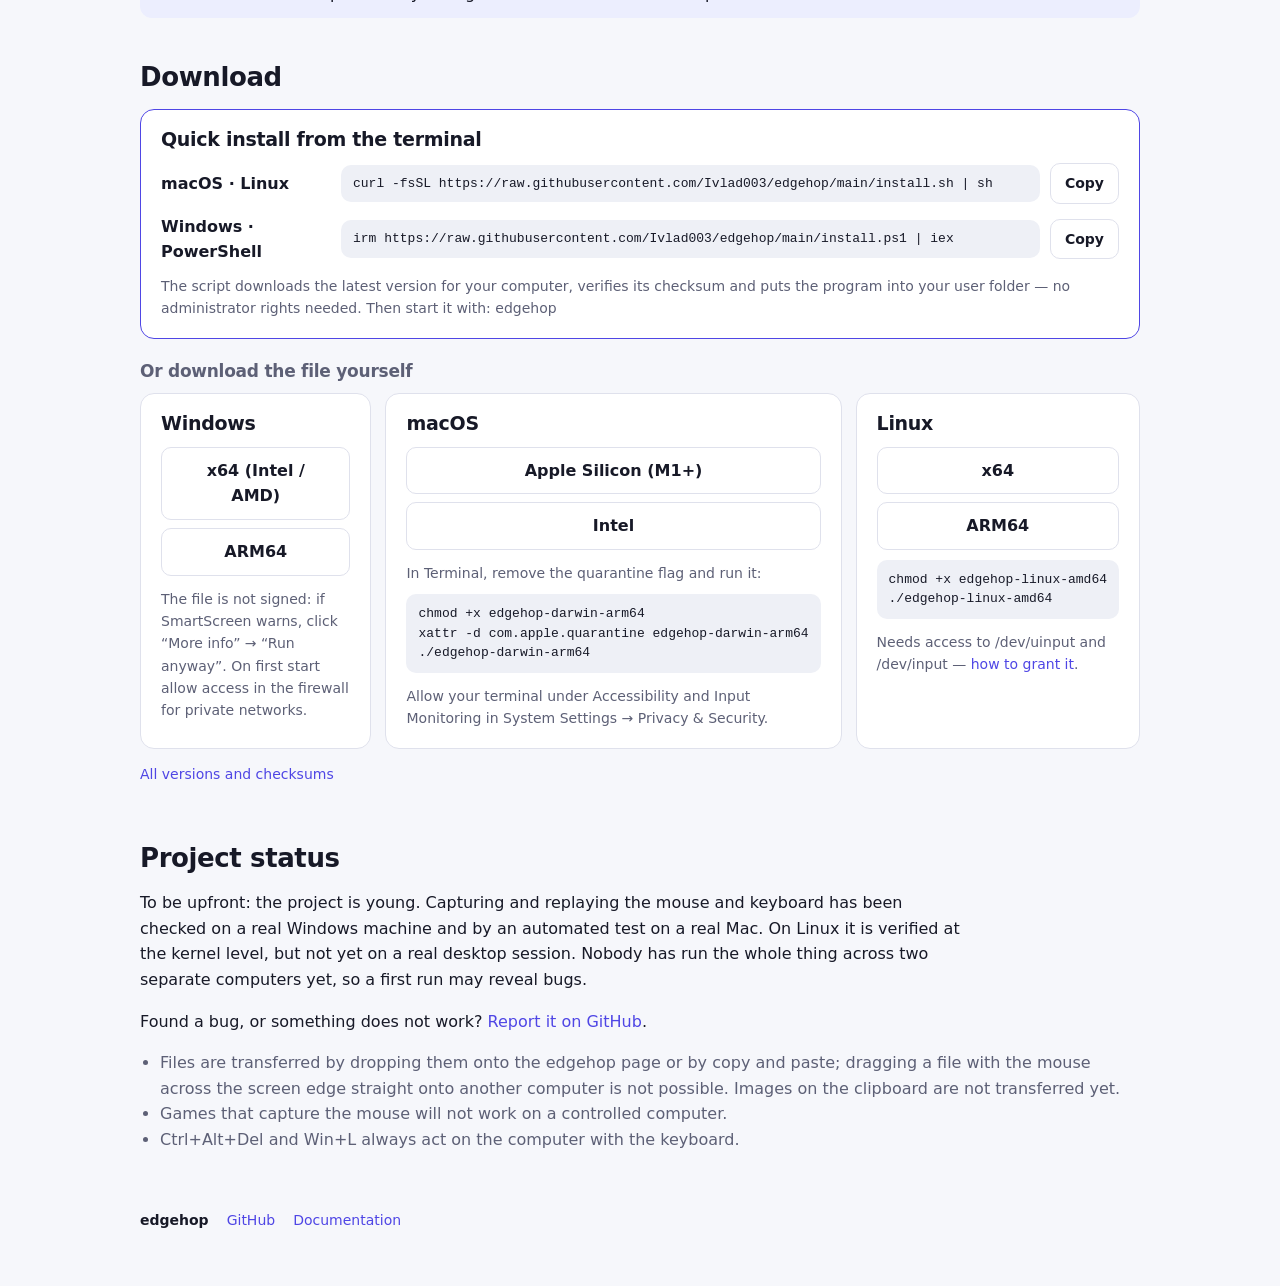
==== commit b54a64f7: "Document remote windows Co-Authored-By: Claude Fable 5.2 <noreply@anthropic.com>" ====
--- a/site/index.html
+++ b/site/index.html
@@ -84,6 +84,10 @@
     <div class="feature">
       <h3 data-uk="Надсилання файлів">Send files</h3>
       <p data-uk="Перетягніть файли або теки на сторінку edgehop — вони з'являться в теці завантажень іншого комп'ютера. Без обмеження розміру.">Drop files or folders onto the edgehop page and they appear in the other computer's downloads folder. No size limit.</p>
+    </div>
+    <div class="feature">
+      <h3 data-uk="Віддалені вікна (експериментально)">Remote windows (experimental)</h3>
+      <p data-uk="Відкрийте вікно іншого комп'ютера у вікні на своєму: видно те саме, а миша й клавіатура в ньому працюють там. Вимкнено, доки не ввімкнете.">Open a window of another computer in a window on yours: you see the same, and the mouse and keyboard in it work over there. Off until you turn it on.</p>
     </div>
   </section>
 
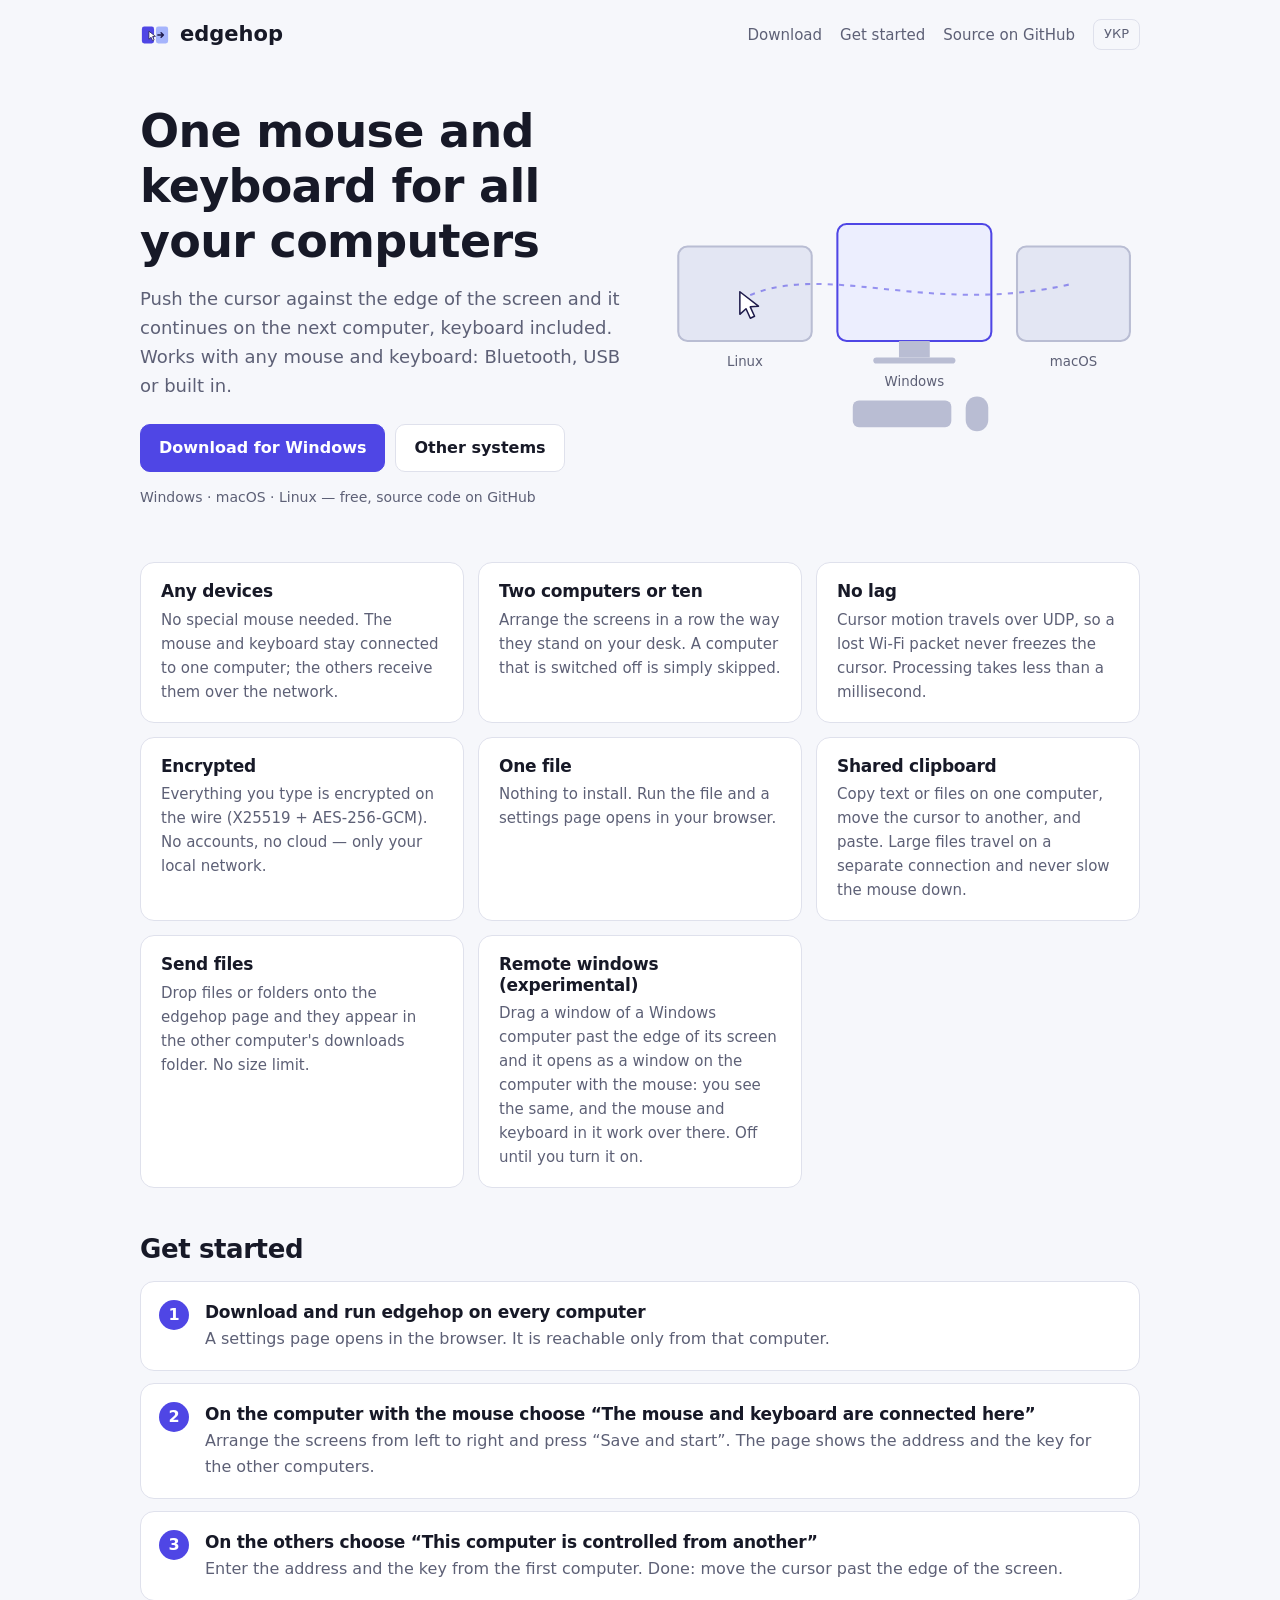
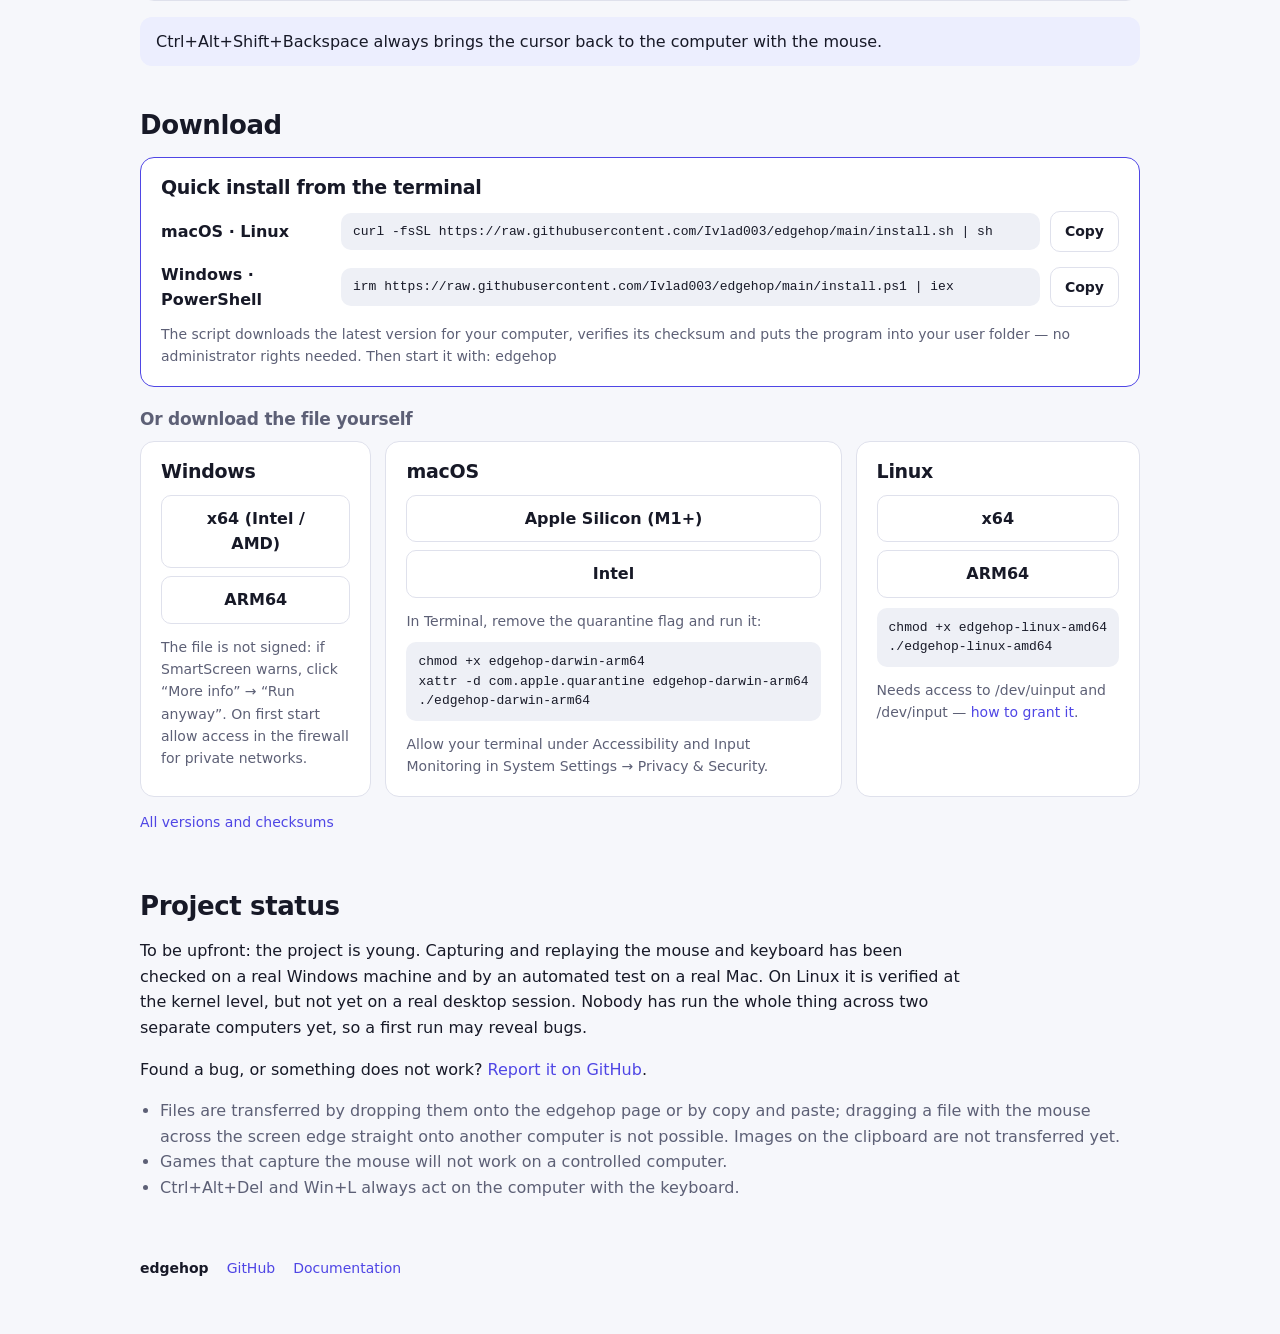
==== commit 11803454: "Document dragging a window over Co-Authored-By: Claude Fable 5.2 <noreply@anthropic.com>" ====
--- a/site/index.html
+++ b/site/index.html
@@ -87,7 +87,7 @@
     </div>
     <div class="feature">
       <h3 data-uk="Віддалені вікна (експериментально)">Remote windows (experimental)</h3>
-      <p data-uk="Відкрийте вікно іншого комп'ютера у вікні на своєму: видно те саме, а миша й клавіатура в ньому працюють там. Вимкнено, доки не ввімкнете.">Open a window of another computer in a window on yours: you see the same, and the mouse and keyboard in it work over there. Off until you turn it on.</p>
+      <p data-uk="Перетягніть вікно Windows-комп'ютера за край екрана — воно відкриється вікном на комп'ютері з мишею: видно те саме, а миша й клавіатура в ньому працюють там. Вимкнено, доки не ввімкнете.">Drag a window of a Windows computer past the edge of its screen and it opens as a window on the computer with the mouse: you see the same, and the mouse and keyboard in it work over there. Off until you turn it on.</p>
     </div>
   </section>
 
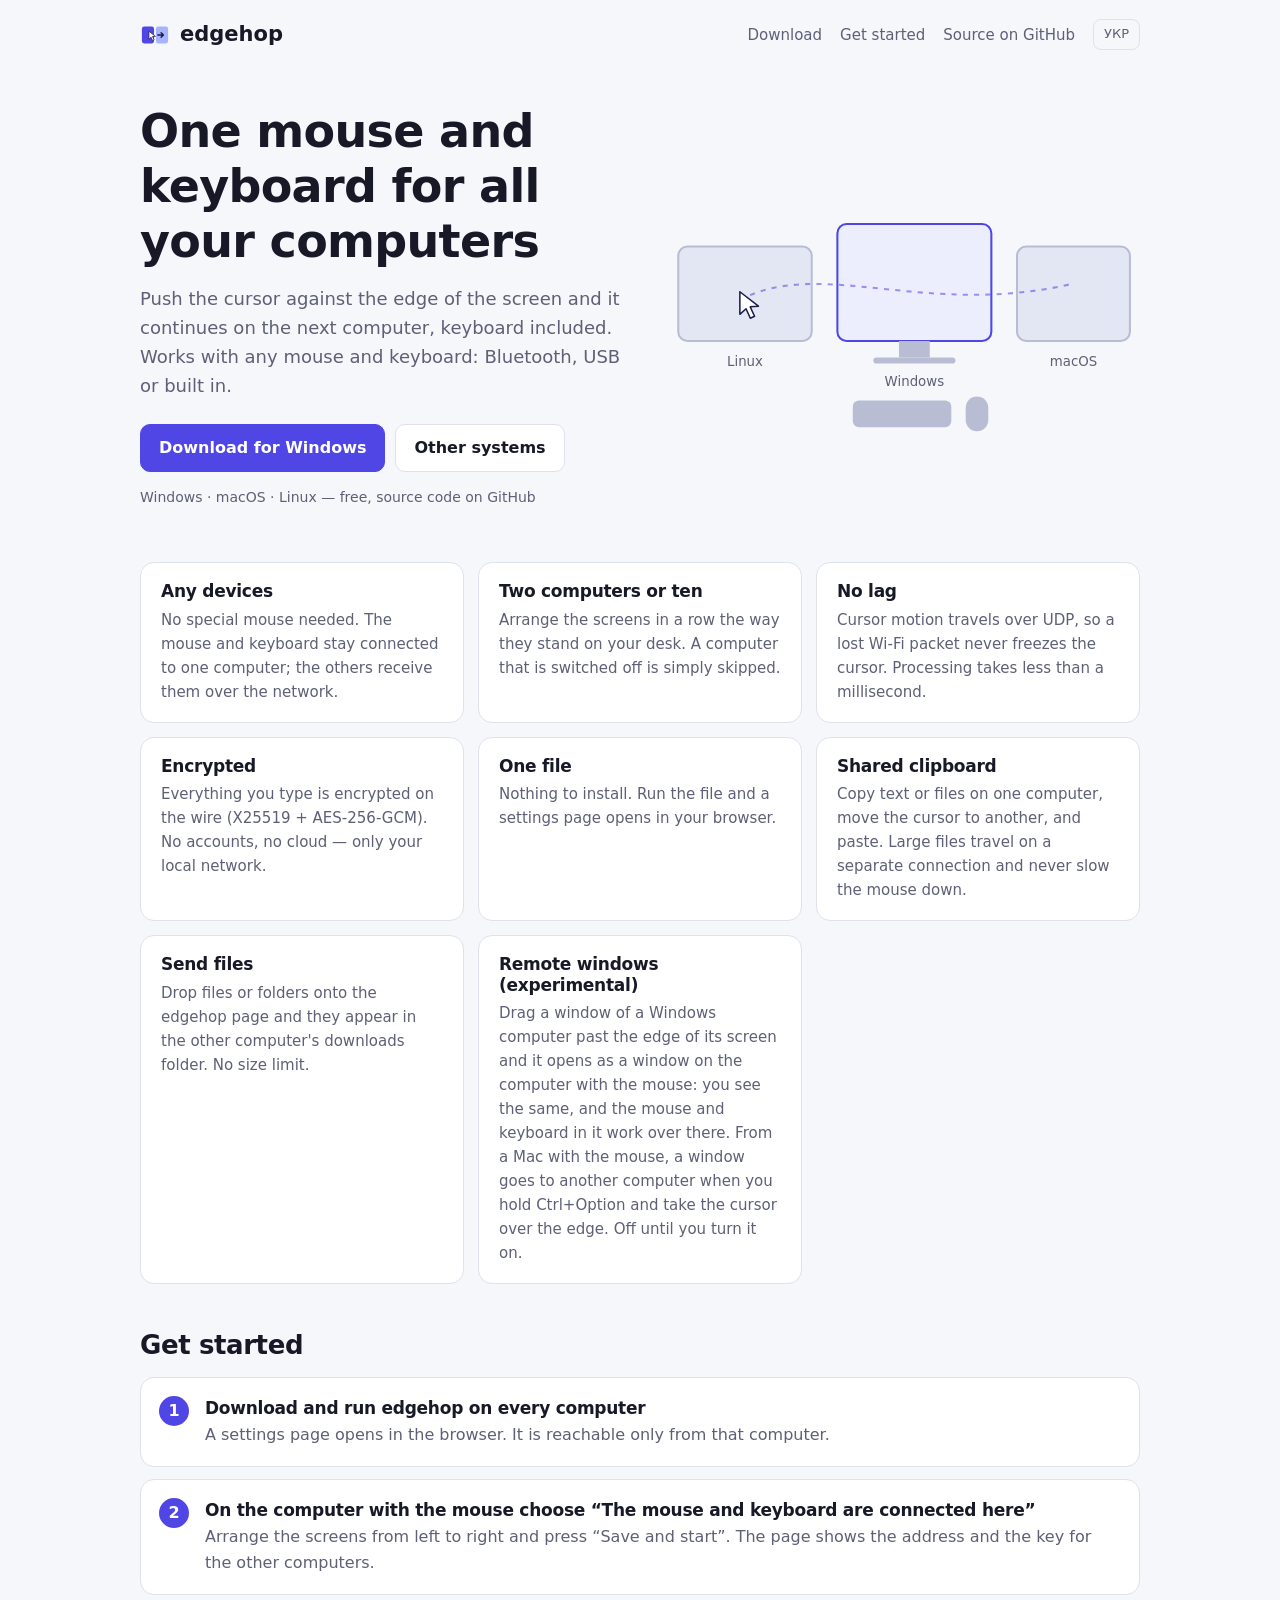
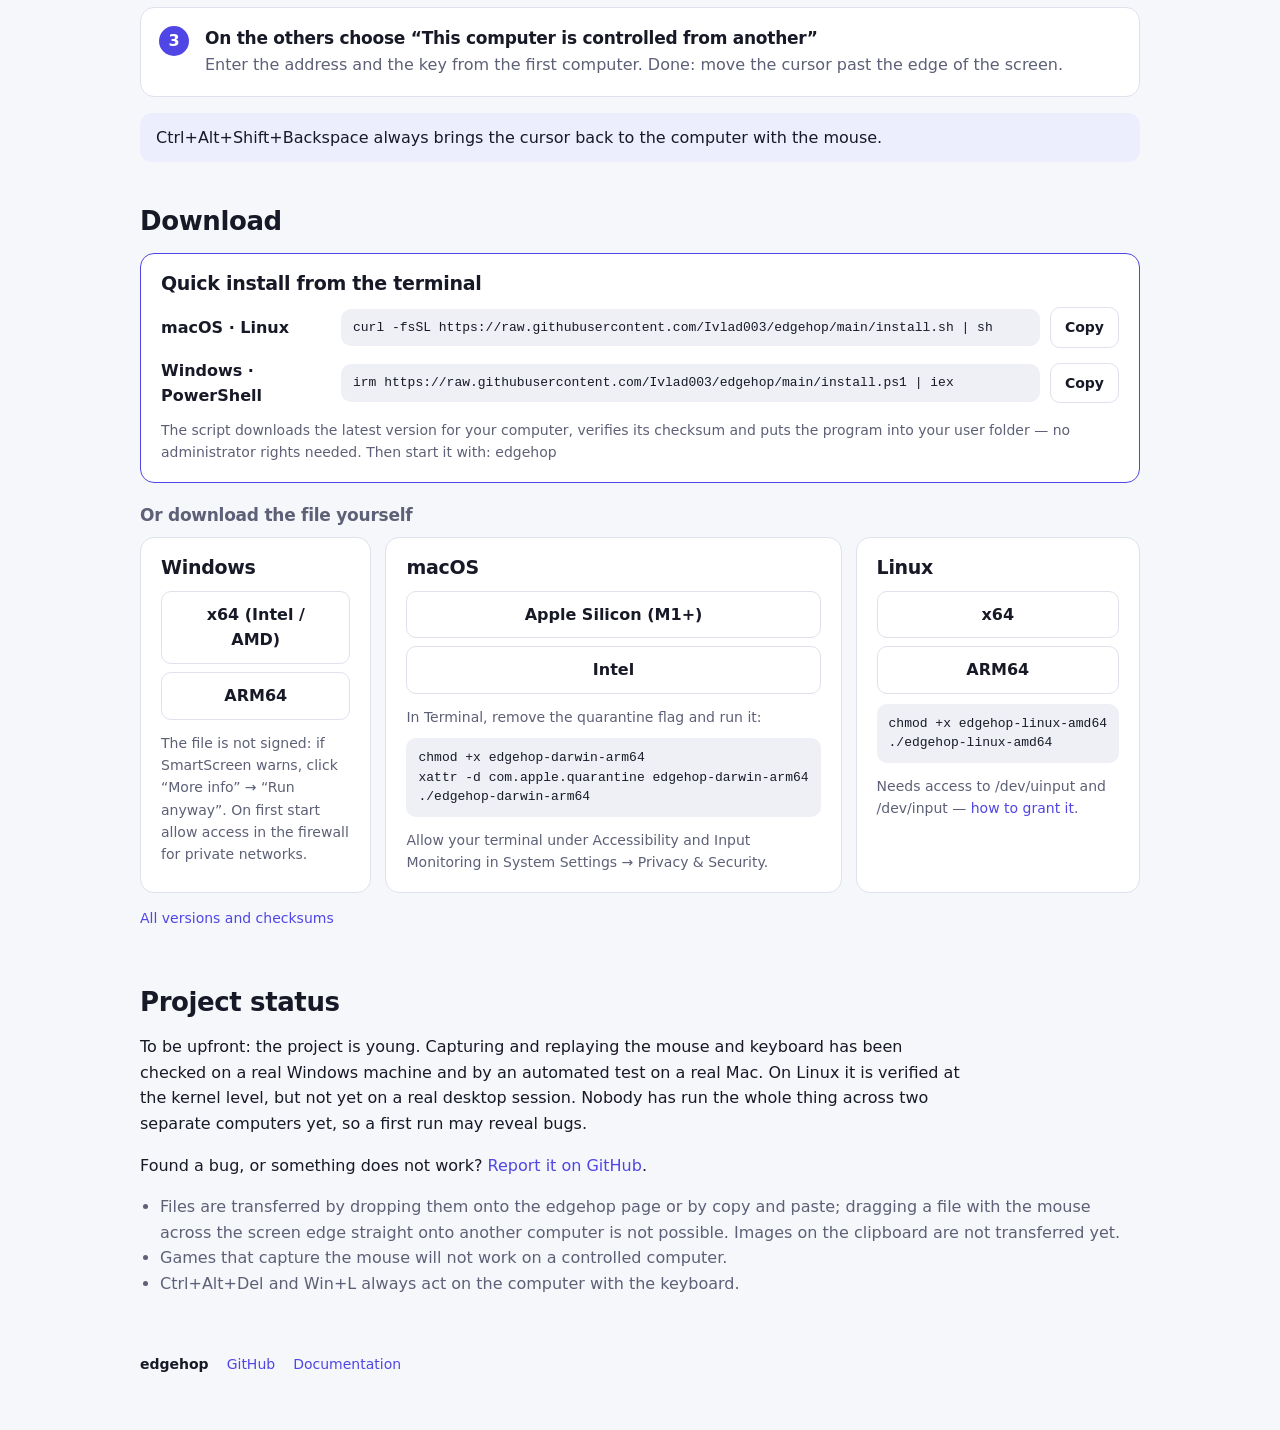
==== commit 1ebc1f99: "Remote windows: a window of the Mac with the mouse goes to a client The other direction of the exper" ====
--- a/site/index.html
+++ b/site/index.html
@@ -87,7 +87,7 @@
     </div>
     <div class="feature">
       <h3 data-uk="Віддалені вікна (експериментально)">Remote windows (experimental)</h3>
-      <p data-uk="Перетягніть вікно Windows-комп'ютера за край екрана — воно відкриється вікном на комп'ютері з мишею: видно те саме, а миша й клавіатура в ньому працюють там. Вимкнено, доки не ввімкнете.">Drag a window of a Windows computer past the edge of its screen and it opens as a window on the computer with the mouse: you see the same, and the mouse and keyboard in it work over there. Off until you turn it on.</p>
+      <p data-uk="Перетягніть вікно Windows-комп'ютера за край екрана — воно відкриється вікном на комп'ютері з мишею: видно те саме, а миша й клавіатура в ньому працюють там. З Mac з мишею вікно йде на інший комп'ютер, якщо затиснути Ctrl+Option і вивести курсор за край. Вимкнено, доки не ввімкнете.">Drag a window of a Windows computer past the edge of its screen and it opens as a window on the computer with the mouse: you see the same, and the mouse and keyboard in it work over there. From a Mac with the mouse, a window goes to another computer when you hold Ctrl+Option and take the cursor over the edge. Off until you turn it on.</p>
     </div>
   </section>
 
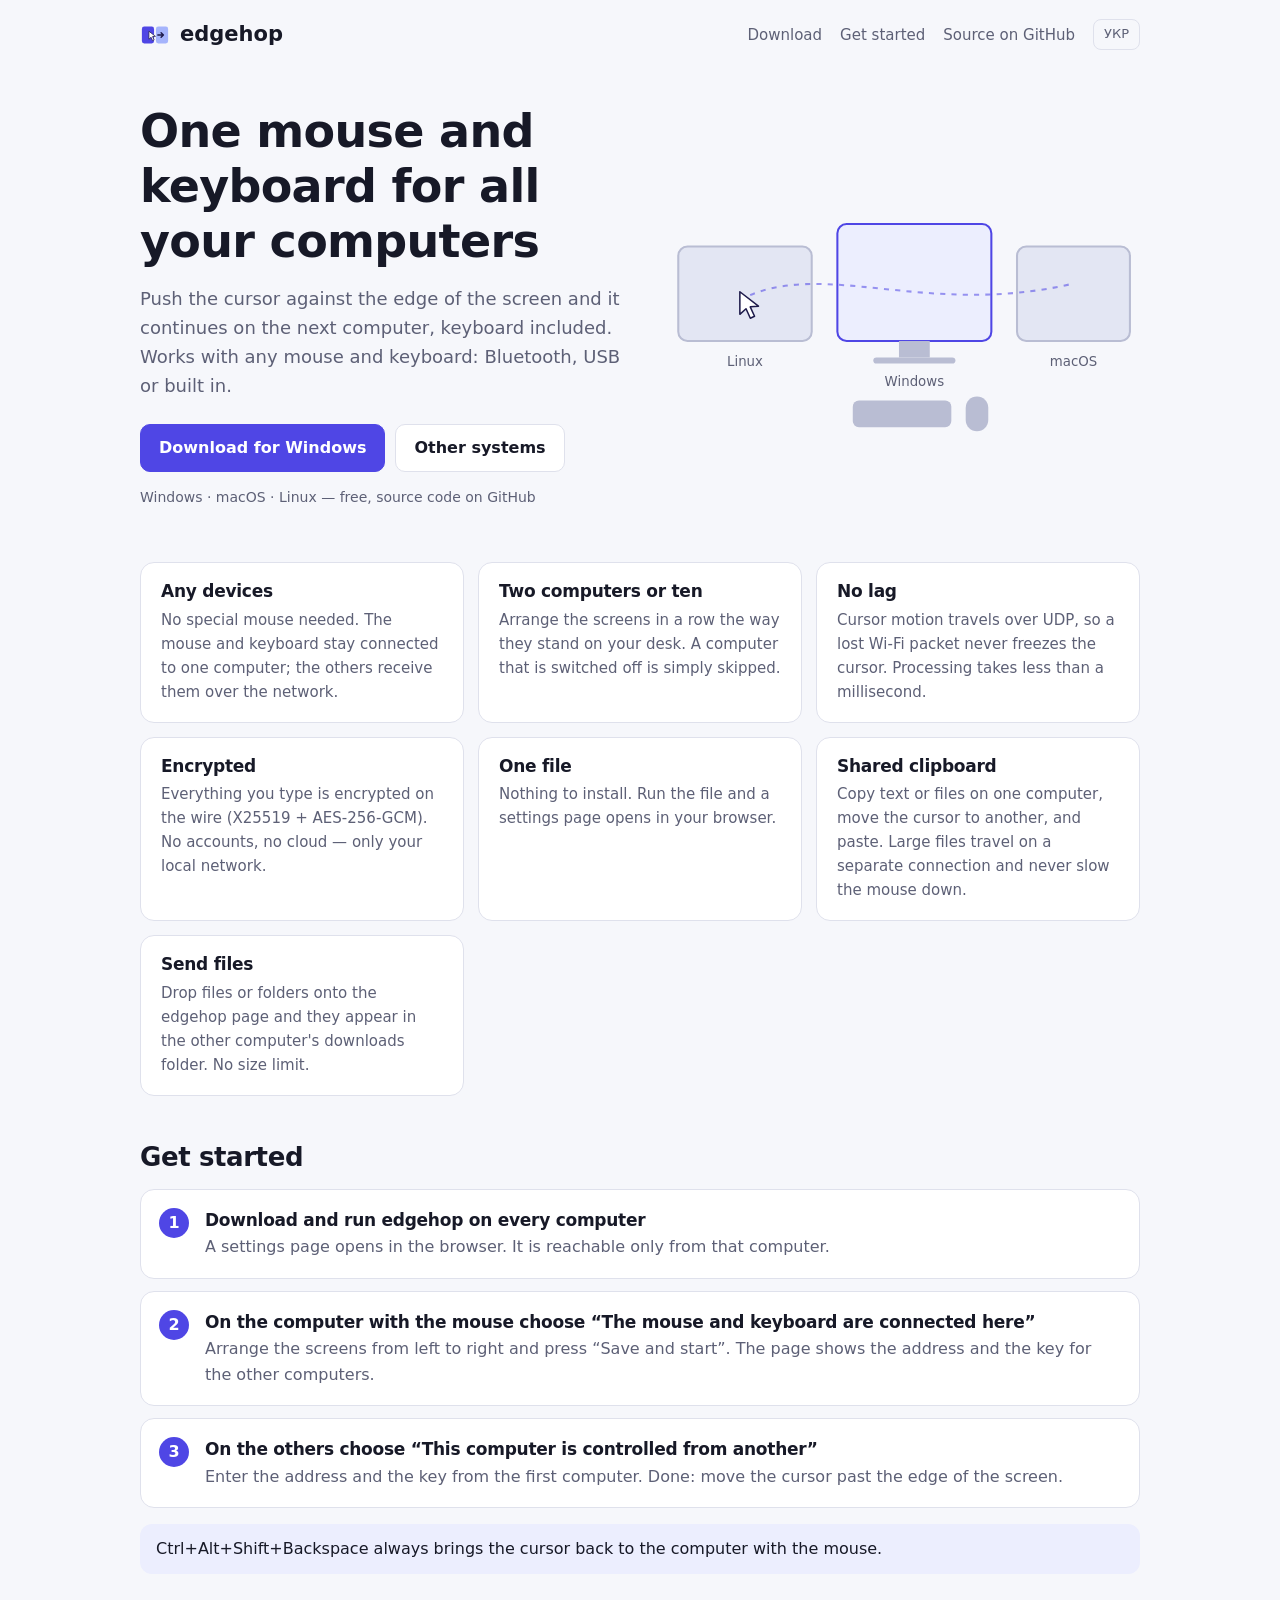
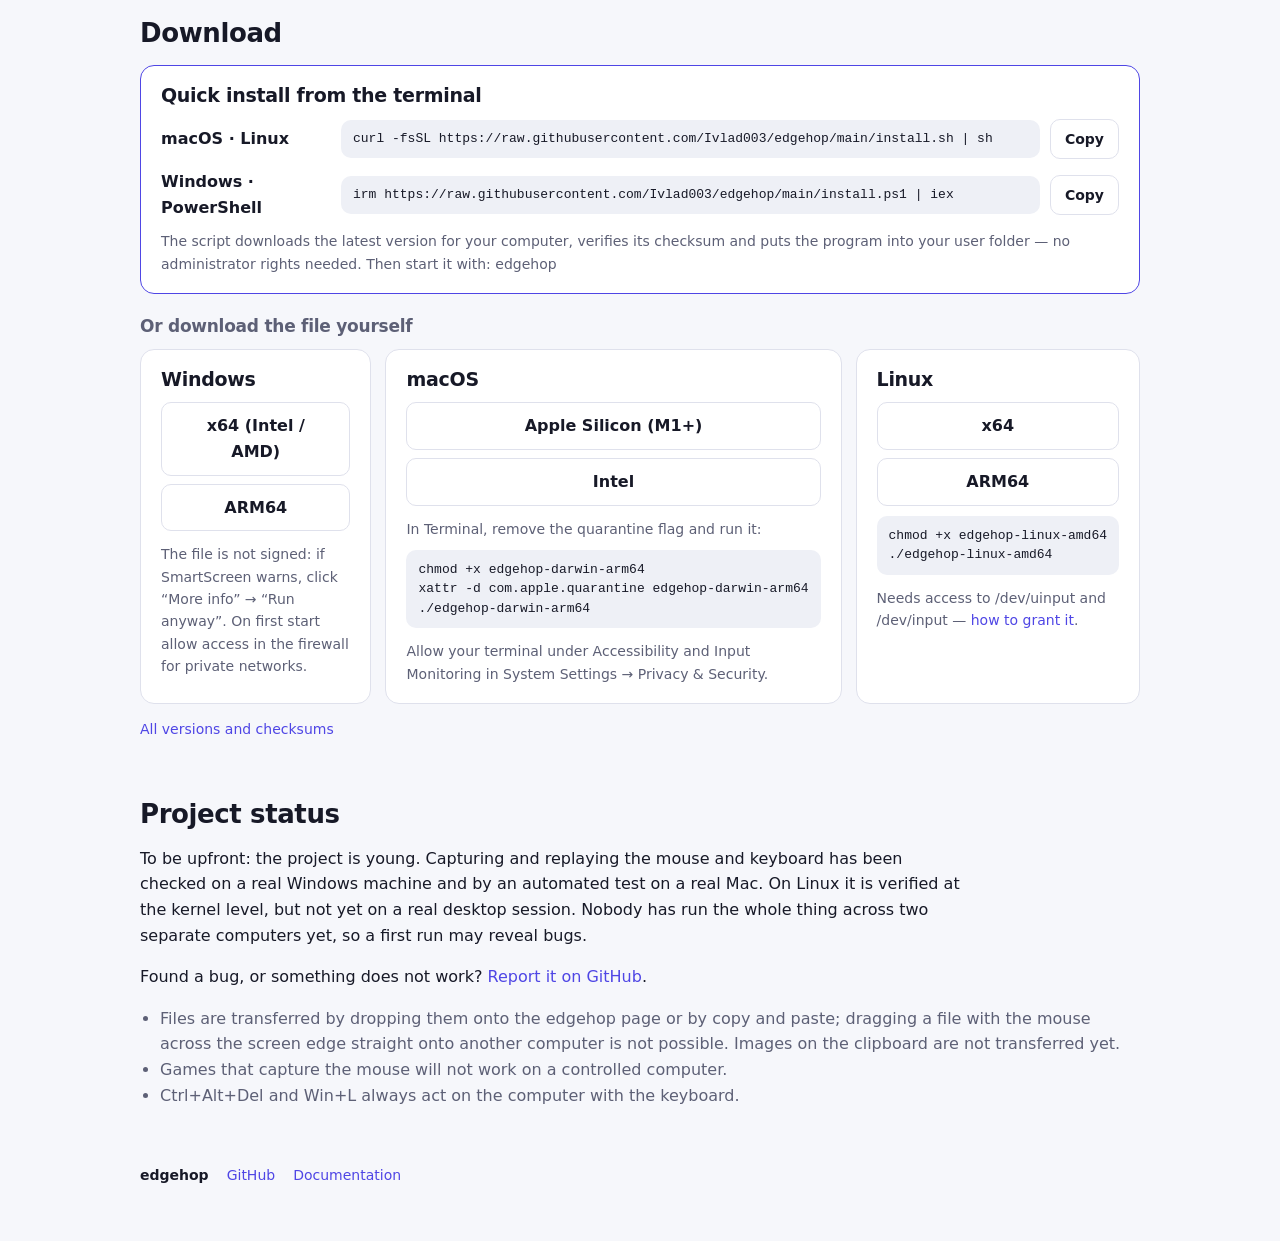
==== commit fa178618: "Remove remote windows The experiment of versions 0.4 - 0.7 is gone: a window of another computer sho" ====
--- a/site/index.html
+++ b/site/index.html
@@ -84,10 +84,6 @@
     <div class="feature">
       <h3 data-uk="Надсилання файлів">Send files</h3>
       <p data-uk="Перетягніть файли або теки на сторінку edgehop — вони з'являться в теці завантажень іншого комп'ютера. Без обмеження розміру.">Drop files or folders onto the edgehop page and they appear in the other computer's downloads folder. No size limit.</p>
-    </div>
-    <div class="feature">
-      <h3 data-uk="Віддалені вікна (експериментально)">Remote windows (experimental)</h3>
-      <p data-uk="Перетягніть вікно Windows-комп'ютера за край екрана — воно відкриється вікном на комп'ютері з мишею: видно те саме, а миша й клавіатура в ньому працюють там. З Mac з мишею вікно йде на інший комп'ютер, якщо затиснути Ctrl+Option і вивести курсор за край. Вимкнено, доки не ввімкнете.">Drag a window of a Windows computer past the edge of its screen and it opens as a window on the computer with the mouse: you see the same, and the mouse and keyboard in it work over there. From a Mac with the mouse, a window goes to another computer when you hold Ctrl+Option and take the cursor over the edge. Off until you turn it on.</p>
     </div>
   </section>
 
